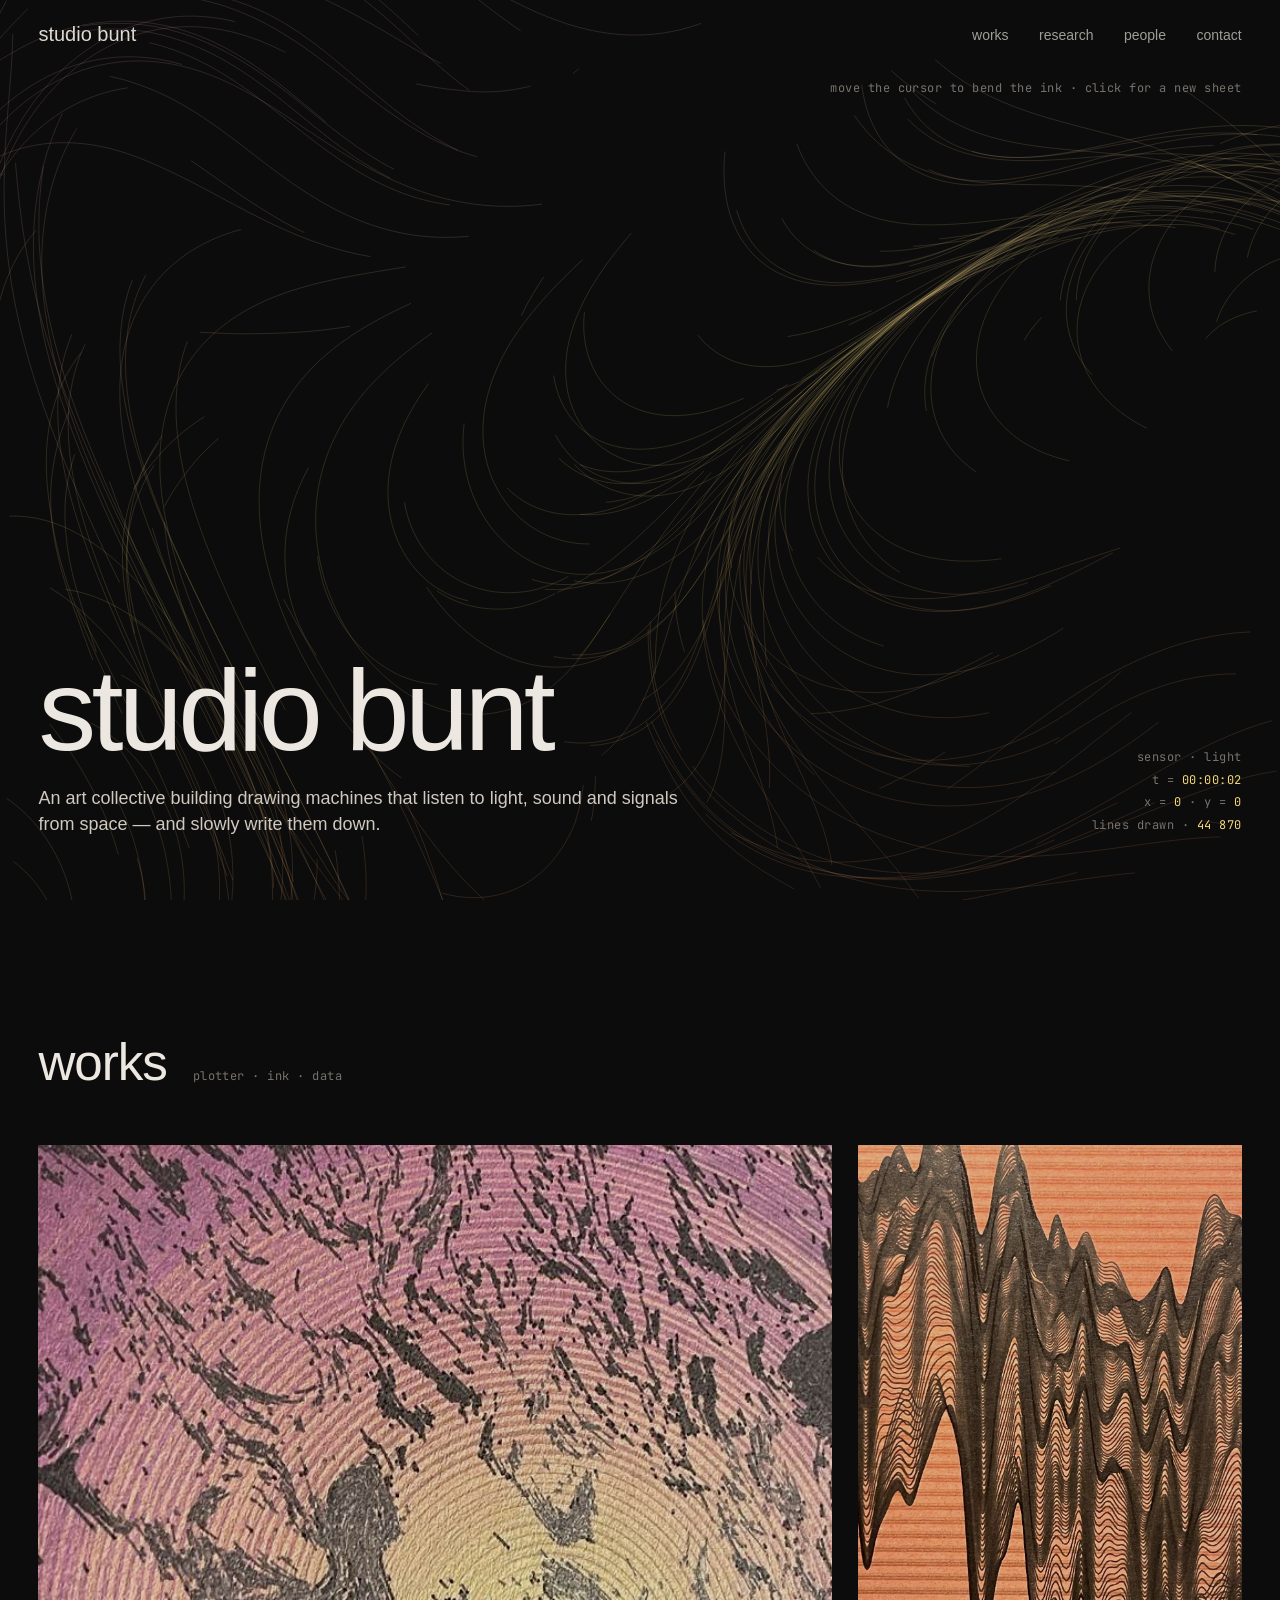
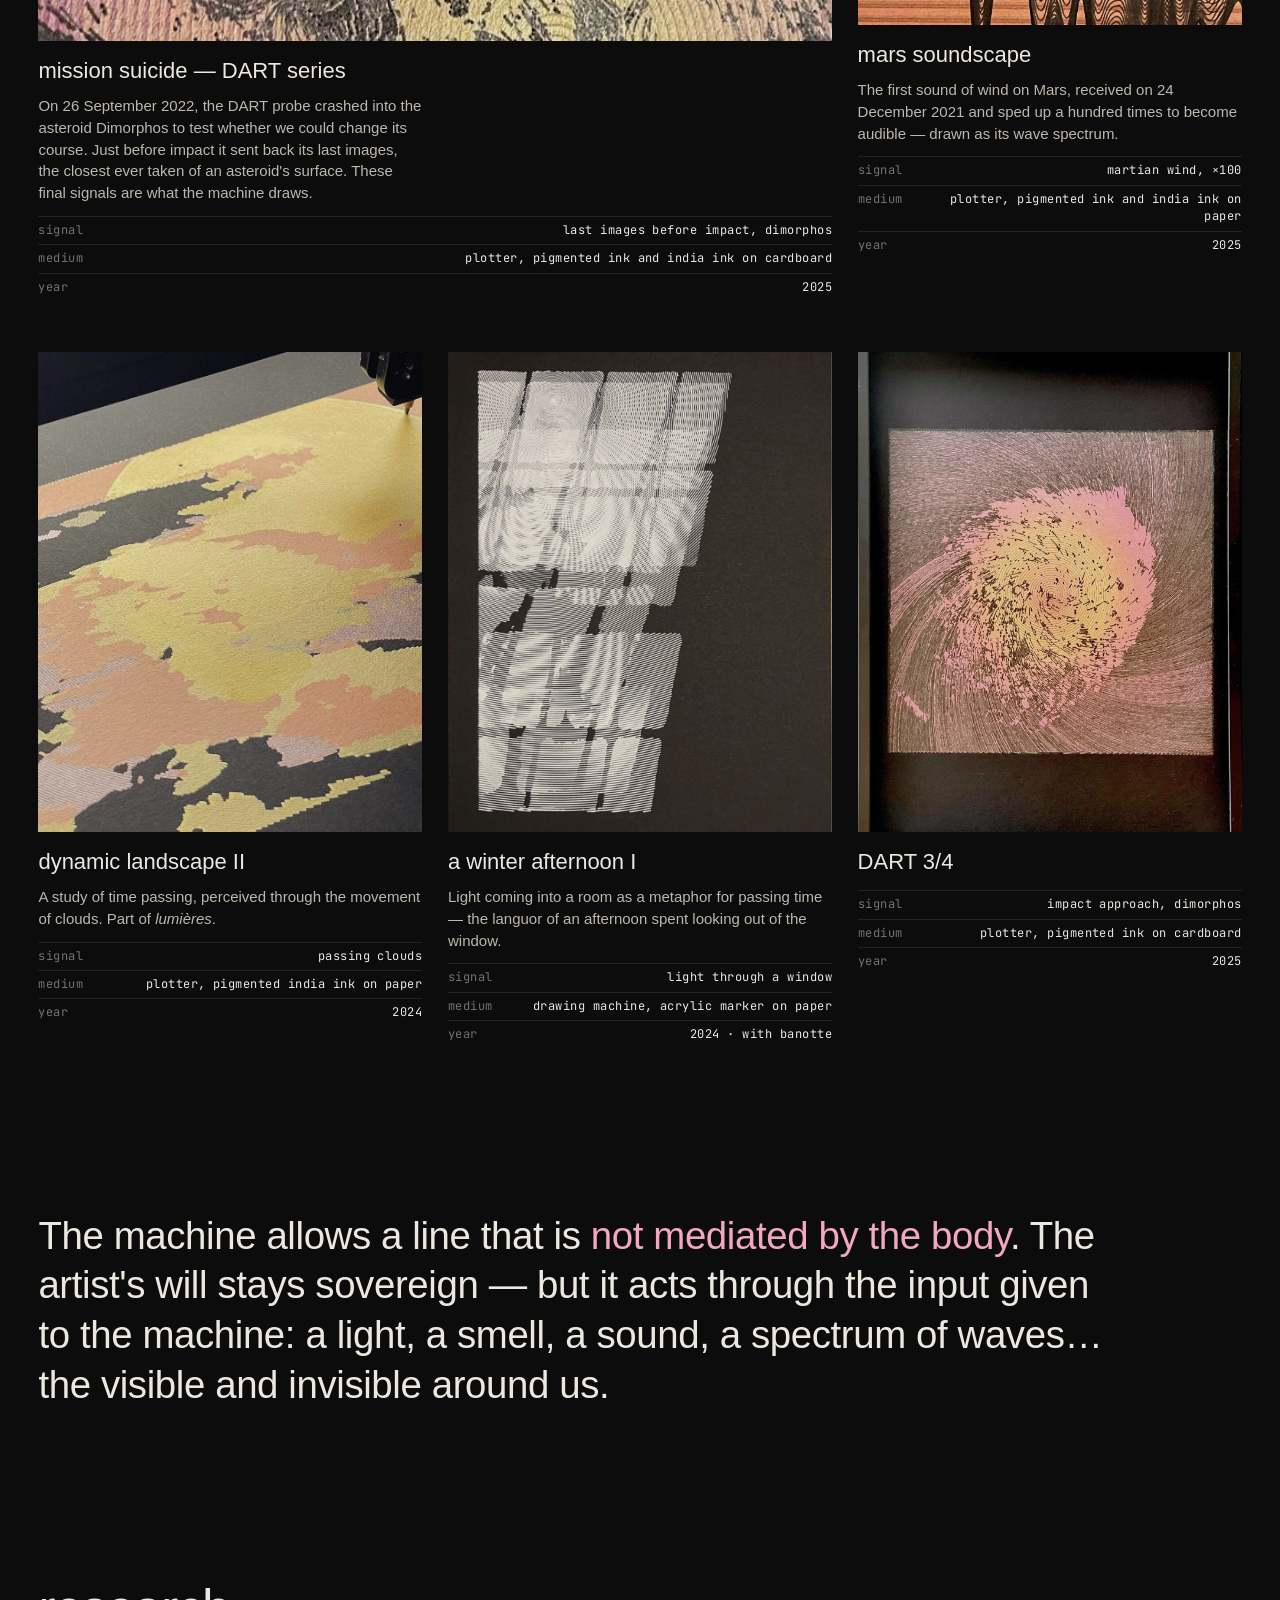
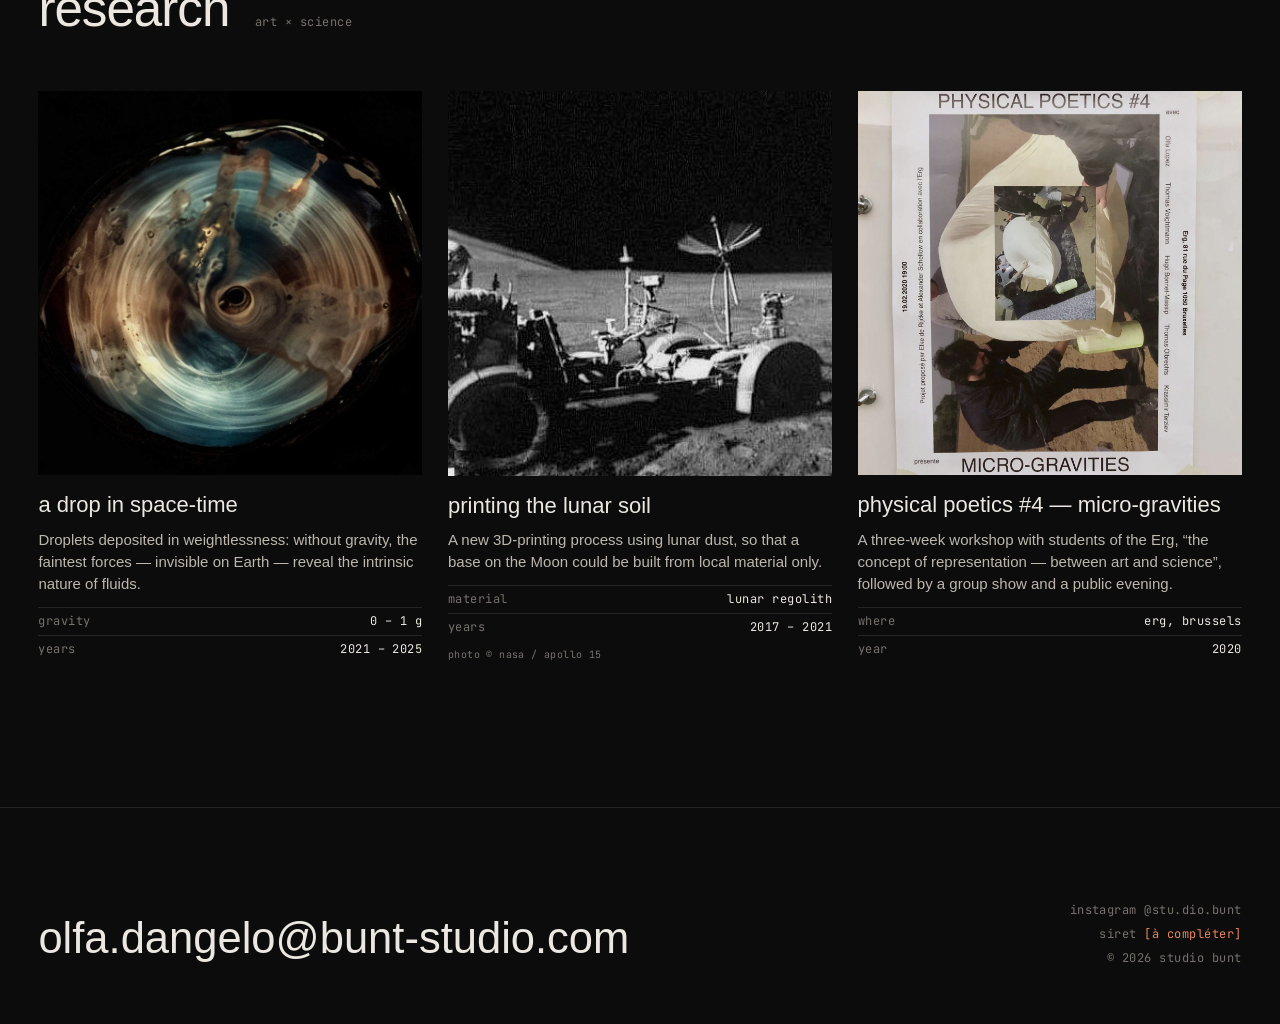
==== index.html @ 84dd6758 "new look" ====
<!DOCTYPE html>
<html lang="en">
<head>
    <meta charset="UTF-8">
    <meta name="viewport" content="width=device-width, initial-scale=1.0">
    <title>studio bunt</title>
    <meta name="description" content="studio bunt is an art collective building drawing machines that translate light, sound and signals from space into ink.">
    <meta property="og:title" content="studio bunt">
    <meta property="og:description" content="Drawing machines that listen to light, sound and signals from space.">
    <meta property="og:image" content="https://bunt-studio.com/images/works/dart-detail-2.jpg">
    <link rel="preconnect" href="https://fonts.googleapis.com">
    <link rel="preconnect" href="https://fonts.gstatic.com" crossorigin>
    <link href="https://fonts.googleapis.com/css2?family=JetBrains+Mono:wght@300;400&display=swap" rel="stylesheet">
    <link rel="stylesheet" href="css/style.css">
</head>
<body>

<header class="site-header">
    <a class="wordmark" href="index.html">studio bunt</a>
    <nav>
        <a href="#works">works</a>
        <a href="#research">research</a>
        <a href="people.html">people</a>
        <a href="#contact">contact</a>
    </nav>
</header>

<section class="hero" style="padding:0">
    <canvas class="plot" data-pens="70" aria-hidden="true"></canvas>
    <div class="hint mono">move the cursor to bend the ink · click for a new sheet</div>
    <div class="copy">
        <h1>studio bunt</h1>
        <p>An art collective building drawing machines that listen to light, sound and signals from space — and slowly write them down.</p>
    </div>
    <div class="readout mono">
        sensor · light<br>
        t = <b id="t">00:00:00</b><br>
        x = <b id="x">0</b> · y = <b id="y">0</b><br>
        lines drawn · <b id="n">0</b>
    </div>
</section>

<!-- ============ WORKS ============
     To add a work: copy one <div class="card"> … </div> block, change the image and the text.
     Add class "wide" to make a card span two columns. -->
<section id="works">
    <div class="sec-head"><h2>works</h2><span class="mono dim">plotter · ink · data</span></div>
    <div class="grid">

        <div class="card wide">
            <div class="frame"><img src="images/works/dart-detail-2.jpg" alt="Detail of a DART series drawing: pink and gold ink lines tracing an asteroid surface" loading="lazy"></div>
            <h3>mission suicide — DART series</h3>
            <p>On 26 September 2022, the DART probe crashed into the asteroid Dimorphos to test whether we could change its course. Just before impact it sent back its last images, the closest ever taken of an asteroid's surface. These final signals are what the machine draws.</p>
            <table class="mono">
                <tr><td>signal</td><td>last images before impact, dimorphos</td></tr>
                <tr><td>medium</td><td>plotter, pigmented ink and india ink on cardboard</td></tr>
                <tr><td>year</td><td>2025</td></tr>
            </table>
        </div>

        <div class="card">
            <div class="frame"><img src="images/works/mars-soundscape-detail.jpg" alt="Copper-coloured plotter drawing of a sound spectrum, like a mountain range" loading="lazy"></div>
            <h3>mars soundscape</h3>
            <p>The first sound of wind on Mars, received on 24 December 2021 and sped up a hundred times to become audible — drawn as its wave spectrum.</p>
            <table class="mono">
                <tr><td>signal</td><td>martian wind, ×100</td></tr>
                <tr><td>medium</td><td>plotter, pigmented ink and india ink on paper</td></tr>
                <tr><td>year</td><td>2025</td></tr>
            </table>
        </div>

        <div class="card">
            <div class="frame"><img src="images/works/dynamic-landscape-2.jpg" alt="Plotter drawing in yellow and pink patches on black paper" loading="lazy"></div>
            <h3>dynamic landscape II</h3>
            <p>A study of time passing, perceived through the movement of clouds. Part of <i>lumières</i>.</p>
            <table class="mono">
                <tr><td>signal</td><td>passing clouds</td></tr>
                <tr><td>medium</td><td>plotter, pigmented india ink on paper</td></tr>
                <tr><td>year</td><td>2024</td></tr>
            </table>
        </div>

        <div class="card">
            <div class="frame"><img src="images/works/winter-afternoon-1.jpg" alt="White hatched rectangles of window light on black paper" loading="lazy"></div>
            <h3>a winter afternoon I</h3>
            <p>Light coming into a room as a metaphor for passing time — the languor of an afternoon spent looking out of the window.</p>
            <table class="mono">
                <tr><td>signal</td><td>light through a window</td></tr>
                <tr><td>medium</td><td>drawing machine, acrylic marker on paper</td></tr>
                <tr><td>year</td><td>2024 · with banotte</td></tr>
            </table>
        </div>

        <div class="card">
            <div class="frame"><img src="images/works/dart-3-4.jpg" alt="Framed DART drawing: a swirl of gold and pink lines on brown cardboard" loading="lazy"></div>
            <h3>DART 3/4</h3>
            <table class="mono">
                <tr><td>signal</td><td>impact approach, dimorphos</td></tr>
                <tr><td>medium</td><td>plotter, pigmented ink on cardboard</td></tr>
                <tr><td>year</td><td>2025</td></tr>
            </table>
        </div>

    </div>
</section>

<div class="quote">
    The machine allows a line that is <em>not mediated by the body</em>. The artist's will stays sovereign — but it acts through the input given to the machine: a light, a smell, a sound, a spectrum of waves… the visible and invisible around us.
</div>

<!-- ============ RESEARCH ============ -->
<section id="research" style="padding-top:0">
    <div class="sec-head"><h2>research</h2><span class="mono dim">art × science</span></div>
    <div class="grid">

        <div class="card square">
            <div class="frame"><img src="images/works/droplet-stress.jpg" alt="A droplet seen from above, colours showing internal stress" loading="lazy"></div>
            <h3>a drop in space-time</h3>
            <p>Droplets deposited in weightlessness: without gravity, the faintest forces — invisible on Earth — reveal the intrinsic nature of fluids.</p>
            <table class="mono">
                <tr><td>gravity</td><td>0 – 1 g</td></tr>
                <tr><td>years</td><td>2021 – 2025</td></tr>
            </table>
        </div>

        <div class="card square">
            <div class="frame"><img src="images/works/apollo-crop.jpg" alt="Apollo 15 astronaut beside the lunar rover" loading="lazy"></div>
            <h3>printing the lunar soil</h3>
            <p>A new 3D-printing process using lunar dust, so that a base on the Moon could be built from local material only.</p>
            <table class="mono">
                <tr><td>material</td><td>lunar regolith</td></tr>
                <tr><td>years</td><td>2017 – 2021</td></tr>
            </table>
            <div class="credit mono">photo © nasa / apollo 15</div>
        </div>

        <div class="card square">
            <div class="frame"><img src="images/works/physical-poetics-poster.jpg" alt="Poster for Physical Poetics #4, micro-gravities" loading="lazy"></div>
            <h3>physical poetics #4 — micro-gravities</h3>
            <p>A three-week workshop with students of the Erg, “the concept of representation — between art and science”, followed by a group show and a public evening.</p>
            <table class="mono">
                <tr><td>where</td><td>erg, brussels</td></tr>
                <tr><td>year</td><td>2020</td></tr>
            </table>
        </div>

    </div>
</section>

<footer class="site-footer" id="contact">
    <a class="big" href="mailto:olfa.dangelo@bunt-studio.com">olfa.dangelo@bunt-studio.com</a>
    <div class="meta mono dim">
        <a href="https://www.instagram.com/stu.dio.bunt/">instagram @stu.dio.bunt</a><br>
        <!-- TODO: replace the text in the span below with the real SIRET number, then delete class="todo" -->
        siret <span class="todo">[à compléter]</span><br>
        © 2026 studio bunt
    </div>
</footer>

<script src="js/main.js"></script>
</body>
</html>
---- css/style.css ----
/* studio bunt — "signal" design
   Colours, fonts and spacing are all set here; change them once, they apply everywhere. */
:root {
    --bg: #0c0c0c;
    --fg: #ece8e1;
    --dim: #77726c;
    --rule: #242424;
    --pink: #f2a7c3;
    --gold: #f3d77a;
    --copper: #e8875b;
    --paper: #ece8e1;
    --sans: "Helvetica Neue", Helvetica, Arial, sans-serif;
    --mono: "JetBrains Mono", ui-monospace, Menlo, monospace;
    --pad: 3vw;
}

* { margin: 0; padding: 0; box-sizing: border-box; }
html { scroll-behavior: smooth; }
body {
    background: var(--bg);
    color: var(--fg);
    font-family: var(--sans);
    line-height: 1.45;
    -webkit-font-smoothing: antialiased;
}
a { color: inherit; text-decoration: none; }
img { display: block; width: 100%; height: auto; }
::selection { background: var(--pink); color: var(--bg); }

.mono {
    font-family: var(--mono);
    font-size: 12px;
    letter-spacing: .04em;
    text-transform: lowercase;
}
.dim { color: var(--dim); }

/* ---------- header ---------- */
.site-header {
    position: fixed; inset: 0 0 auto 0; z-index: 10;
    display: flex; justify-content: space-between; align-items: center;
    padding: 20px var(--pad);
    mix-blend-mode: difference;   /* stays readable over images and drawings */
}
.wordmark { font-size: 20px; }
.site-header nav a { margin-left: 26px; font-size: 14px; opacity: .7; transition: opacity .2s; }
.site-header nav a:hover,
.site-header nav a[aria-current="page"] { opacity: 1; }

/* ---------- hero with live plotter ---------- */
.hero { position: relative; height: 100vh; min-height: 560px; overflow: hidden; }
.hero.short { height: 62vh; min-height: 420px; }
.plot { position: absolute; inset: 0; width: 100%; height: 100%; cursor: crosshair; }
.hero .copy { position: absolute; left: var(--pad); right: var(--pad); bottom: 7vh; max-width: 640px; pointer-events: none; }
.hero h1 {
    font-weight: 400; font-size: clamp(56px, 9vw, 140px);
    letter-spacing: -.04em; line-height: .9; margin-bottom: 22px;
}
.hero p { font-size: 18px; color: #cfc9c0; }
.readout { position: absolute; right: var(--pad); bottom: 7vh; text-align: right; color: var(--dim); line-height: 1.9; pointer-events: none; }
.readout b { color: var(--gold); font-weight: 400; }
.hint { position: absolute; right: var(--pad); top: 80px; color: var(--dim); pointer-events: none; }

/* ---------- sections ---------- */
section { padding: 14vh var(--pad) 0; }
.sec-head { display: flex; gap: 2vw; align-items: baseline; margin-bottom: 5vh; }
.sec-head h2 { font-weight: 400; font-size: clamp(32px, 4vw, 52px); letter-spacing: -.02em; }

/* ---------- work cards ---------- */
.grid { display: grid; grid-template-columns: repeat(3, 1fr); gap: 4vw 2vw; }
.card .frame { overflow: hidden; aspect-ratio: 4 / 5; background: #151515; }
.card.wide { grid-column: span 2; }
.card.wide .frame { aspect-ratio: 16 / 10; }
.card.square .frame { aspect-ratio: 1 / 1; }
.card img {
    height: 100%; object-fit: cover;
    filter: saturate(.85) brightness(.92);
    transition: transform .8s cubic-bezier(.2, .7, .2, 1), filter .6s;
}
.card:hover img { transform: scale(1.04); filter: none; }
.card h3 { font-weight: 400; font-size: 22px; margin-top: 14px; }
.card p { margin-top: 8px; color: #bdb7ae; font-size: 15px; max-width: 46ch; }
.card table { width: 100%; margin-top: 12px; border-collapse: collapse; }
.card td { padding: 5px 0; border-top: 1px solid var(--rule); vertical-align: top; }
.card td:first-child { color: var(--dim); padding-right: 1em; white-space: nowrap; }
.card td:last-child { text-align: right; }
.credit { margin-top: 6px; color: var(--dim); font-size: 10px; }

/* ---------- works: one chapter per work ---------- */
.works-index {
    display: grid; grid-template-columns: repeat(4, 1fr); gap: 2vw;
    margin-bottom: 4vh;
}
.works-index a { display: block; font-size: 17px; border-top: 1px solid var(--rule); padding-top: 10px; transition: color .3s, border-color .3s; }
.works-index img { aspect-ratio: 3 / 2; object-fit: cover; margin-bottom: 10px; filter: grayscale(1) brightness(.75); transition: filter .5s; }
.works-index .mono { color: var(--c); margin-right: 10px; }
.works-index a:hover { color: var(--c); border-color: var(--c); }
.works-index a:hover img { filter: none; }

.work {
    position: relative;
    margin-top: 16vh; padding-top: 4vh;
    border-top: 2px solid var(--c);
}
.work::before {   /* soft glow in the work's colour, so each chapter has its own light */
    content: ""; position: absolute; z-index: -1; pointer-events: none;
    top: 0; left: -3vw; right: -3vw; height: 70vh;
    background: radial-gradient(60% 60% at 15% 0%, color-mix(in srgb, var(--c) 9%, transparent), transparent 70%);
}
.work:nth-of-type(even)::before { background: radial-gradient(60% 60% at 85% 0%, color-mix(in srgb, var(--c) 9%, transparent), transparent 70%); }
.work-head { display: grid; grid-template-columns: 7vw 1fr auto; align-items: baseline; gap: 2vw; margin-bottom: 7vh; }
.work-head .num { color: var(--c); font-size: 14px; }
.work-head h3 { font-weight: 400; font-size: clamp(44px, 7vw, 112px); letter-spacing: -.04em; line-height: .95; }
.work-head .sub { color: var(--dim); text-align: right; }

.work-body { display: grid; grid-template-columns: 5fr 7fr; gap: 5vw; align-items: start; }
.work:nth-of-type(even) .work-body { grid-template-columns: 7fr 5fr; }
.work:nth-of-type(even) .work-text { order: 2; }
.work-text { position: sticky; top: 90px; }
.work-text p { font-size: 17px; color: #d6d0c6; margin-bottom: 1em; max-width: 52ch; }
.work-text table { width: 100%; margin-top: 2em; border-collapse: collapse; max-width: 52ch; }
.work-text td { padding: 7px 0; border-top: 1px solid var(--rule); vertical-align: top; }
.work-text td:first-child { color: var(--c); width: 6.5em; }

.work-images { display: grid; grid-template-columns: 1fr 1fr; gap: 3vw 1.6vw; }
.work-images figure.full { grid-column: 1 / -1; }
.work-images figure.offset { grid-column: 1 / -1; width: 62%; margin-left: auto; }
.work-images figure.offset.left { margin-left: 0; }
.work-images img { cursor: zoom-in; background: #151515; transition: opacity .3s; }
.work-images img:hover { opacity: .88; }
.work-images figcaption { margin-top: 8px; color: var(--dim); }

/* images fade up as they arrive on screen (added by main.js) */
.reveal { opacity: 0; transform: translateY(24px); transition: opacity .9s ease, transform .9s cubic-bezier(.2, .7, .2, 1); }
.reveal.in { opacity: 1; transform: none; }

/* lightbox */
.lightbox {
    position: fixed; inset: 0; z-index: 50; background: rgba(8, 8, 8, .96);
    display: flex; flex-direction: column; align-items: center; justify-content: center; gap: 14px;
    cursor: zoom-out; padding: 4vh 4vw;
}
.lightbox[hidden] { display: none; }
.lightbox img { width: auto; max-width: 100%; max-height: 88vh; object-fit: contain; }
.lightbox span { color: var(--dim); }

/* ---------- statement ---------- */
.quote {
    padding: 18vh var(--pad);
    font-size: clamp(24px, 3vw, 40px); line-height: 1.3; letter-spacing: -.01em;
    max-width: 1150px;
}
.quote em { font-style: normal; color: var(--pink); }

/* ---------- people ---------- */
.person {
    display: grid; grid-template-columns: 1fr 2fr; gap: 4vw;
    padding: 6vh 0; border-top: 1px solid var(--rule);
}
.person .portrait { position: relative; aspect-ratio: 1 / 1; background: #151515; overflow: hidden; }
.person .portrait img { height: 100%; object-fit: cover; filter: grayscale(1) contrast(1.05); transition: filter .6s; }
.person:hover .portrait img { filter: none; }
.person .portrait canvas { width: 100%; height: 100%; display: block; }
.person .who { position: sticky; top: 90px; align-self: start; }
.person h2 { font-weight: 400; font-size: clamp(32px, 4vw, 56px); letter-spacing: -.02em; line-height: 1; }
.person .role { margin: 12px 0 28px; color: var(--gold); }
.person .bio p { font-size: 17px; color: #d6d0c6; max-width: 62ch; margin-bottom: 1em; }
.person .facts { margin-top: 28px; max-width: 62ch; }
.person .facts table { width: 100%; border-collapse: collapse; }
.person .facts td { padding: 6px 0; border-top: 1px solid var(--rule); vertical-align: top; }
.person .facts td:first-child { color: var(--dim); width: 6em; }
.person .links { margin-top: 24px; display: flex; gap: 20px; flex-wrap: wrap; }
.person .links a { border-bottom: 1px solid var(--dim); padding-bottom: 2px; }
.person .links a:hover { color: var(--gold); border-color: var(--gold); }
.todo, .person .todo { color: var(--copper); }   /* marks placeholder text still to be written */

/* ---------- footer ---------- */
.site-footer {
    margin-top: 16vh; padding: 10vh var(--pad) 6vh; border-top: 1px solid var(--rule);
    display: grid; grid-template-columns: 1fr auto; gap: 24px 40px; align-items: end;
}
.site-footer .big { font-size: clamp(22px, 3.4vw, 44px); transition: color .2s; }
.site-footer .big:hover { color: var(--gold); }
.site-footer .meta { text-align: right; line-height: 2; }
.site-footer .meta a:hover { color: var(--gold); }

/* ---------- small screens ---------- */
@media (max-width: 760px) {
    :root { --pad: 5vw; }
    .site-header nav a { margin-left: 14px; font-size: 13px; }
    .wordmark { font-size: 17px; }
    .grid { grid-template-columns: 1fr; gap: 10vh; }
    .card.wide { grid-column: auto; }
    .readout, .hint { display: none; }
    .person { grid-template-columns: 1fr; }
    .person .who { position: static; }
    .works-index { grid-template-columns: 1fr 1fr; gap: 6vw 4vw; }
    .work-head { grid-template-columns: 1fr; gap: 6px; }
    .work-head .sub { text-align: left; }
    .work-body, .work:nth-of-type(even) .work-body { grid-template-columns: 1fr; gap: 6vh; }
    .work:nth-of-type(even) .work-text { order: 0; }
    .work-text { position: static; }
    .work-images figure.offset { width: 80%; }
    .person .portrait { max-width: 320px; }
    .site-footer { grid-template-columns: 1fr; }
    .site-footer .meta { text-align: left; }
}
@media (prefers-reduced-motion: reduce) {
    html { scroll-behavior: auto; }
    .card img { transition: none; }
    .reveal { opacity: 1; transform: none; transition: none; }
}
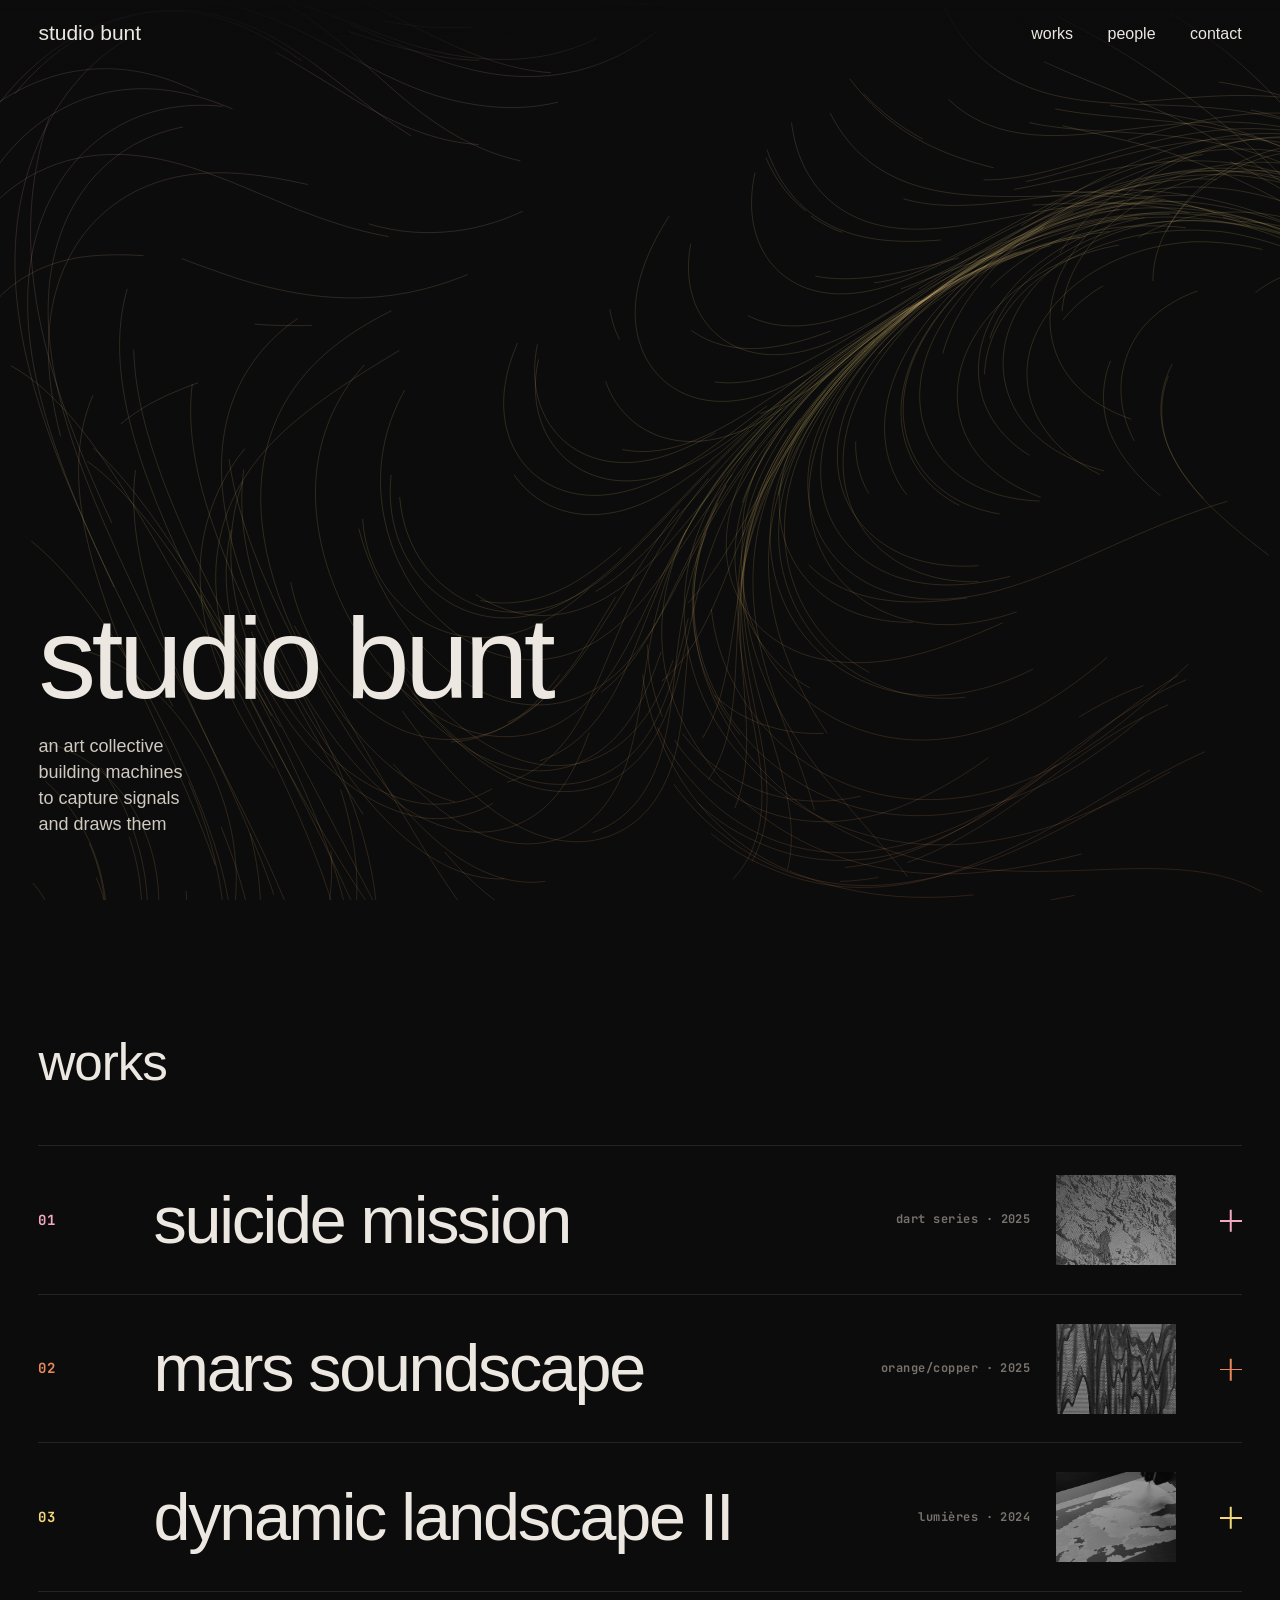
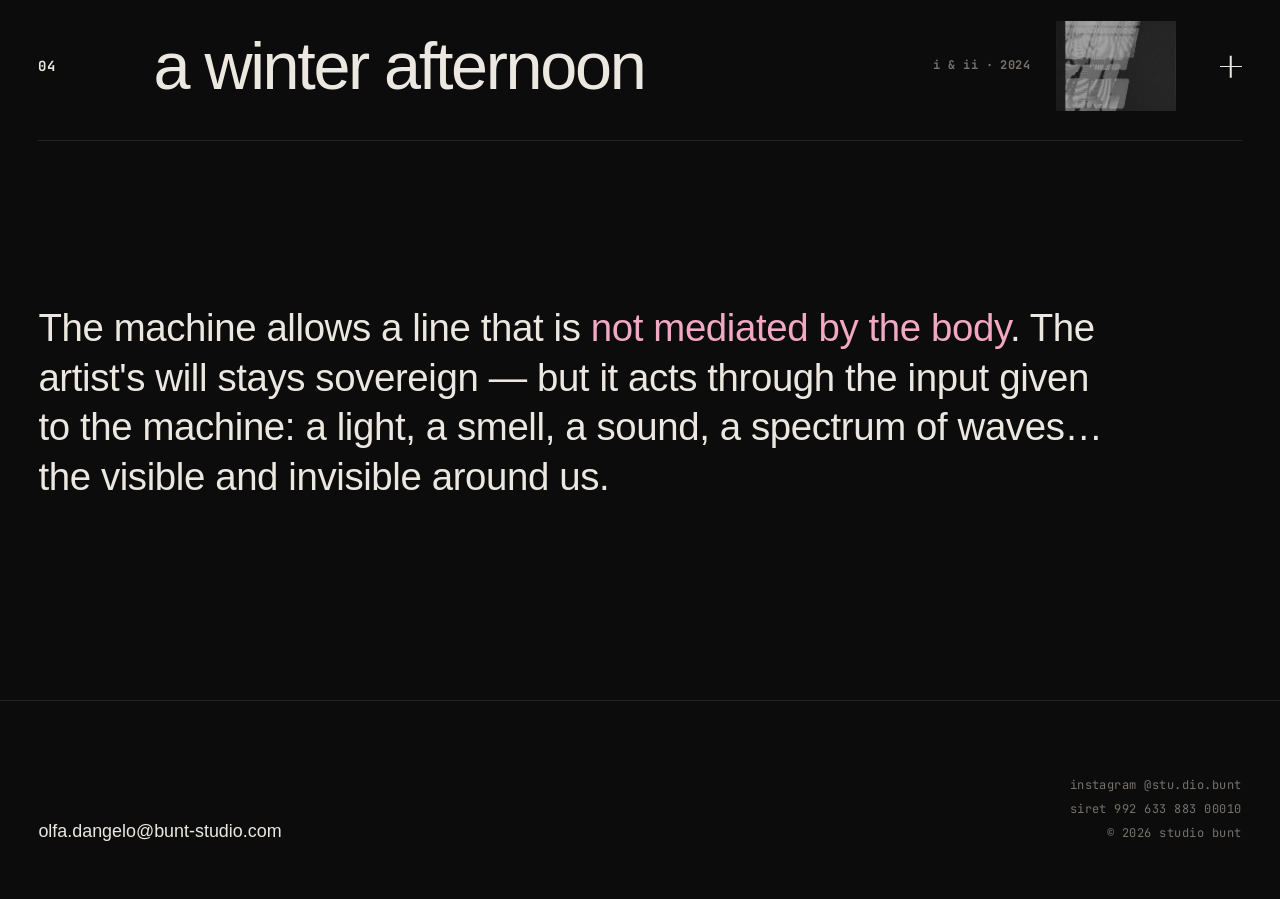
==== commit 16173a51: "New signal design: works list, people page, DART, SIRET" ====
--- a/index.html
+++ b/index.html
@@ -4,9 +4,9 @@
     <meta charset="UTF-8">
     <meta name="viewport" content="width=device-width, initial-scale=1.0">
     <title>studio bunt</title>
-    <meta name="description" content="studio bunt is an art collective building drawing machines that translate light, sound and signals from space into ink.">
+    <meta name="description" content="studio bunt: an art collective building machines to capture light, sound, signals from space or time passing, and draws them.">
     <meta property="og:title" content="studio bunt">
-    <meta property="og:description" content="Drawing machines that listen to light, sound and signals from space.">
+    <meta property="og:description" content="an art collective building machines to capture light, sound, signals from space or time passing, and draws them">
     <meta property="og:image" content="https://bunt-studio.com/images/works/dart-detail-2.jpg">
     <link rel="preconnect" href="https://fonts.googleapis.com">
     <link rel="preconnect" href="https://fonts.gstatic.com" crossorigin>
@@ -19,7 +19,6 @@
     <a class="wordmark" href="index.html">studio bunt</a>
     <nav>
         <a href="#works">works</a>
-        <a href="#research">research</a>
         <a href="people.html">people</a>
         <a href="#contact">contact</a>
     </nav>
@@ -27,136 +26,171 @@
 
 <section class="hero" style="padding:0">
     <canvas class="plot" data-pens="70" aria-hidden="true"></canvas>
-    <div class="hint mono">move the cursor to bend the ink · click for a new sheet</div>
     <div class="copy">
         <h1>studio bunt</h1>
-        <p>An art collective building drawing machines that listen to light, sound and signals from space — and slowly write them down.</p>
-    </div>
-    <div class="readout mono">
-        sensor · light<br>
-        t = <b id="t">00:00:00</b><br>
-        x = <b id="x">0</b> · y = <b id="y">0</b><br>
-        lines drawn · <b id="n">0</b>
+        <p>an art collective<br>
+            building machines<br>
+            to capture signals<br>
+            and draws them</p>
     </div>
 </section>
 
 <!-- ============ WORKS ============
-     To add a work: copy one <div class="card"> … </div> block, change the image and the text.
-     Add class "wide" to make a card span two columns. -->
-<section id="works">
-    <div class="sec-head"><h2>works</h2><span class="mono dim">plotter · ink · data</span></div>
-    <div class="grid">
+     Each work is one <article class="work">: a row in the list that opens on click.
+     To add a work: copy a whole article, give it a new id (also in aria-controls and the
+     panel id), number and colour (style="--c: var(--pink)" / gold / copper / paper),
+     then change the thumbnail, text and images.
+     Images: <figure class="full"> spans the width, "half" takes half, "offset" is a
+     narrower image pushed to the right. Clicking any image opens it large. -->
+<section id="works" data-visible="5">   <!-- how many works show before "see more" -->
+    <div class="sec-head"><h2>works</h2></div>
 
-        <div class="card wide">
-            <div class="frame"><img src="images/works/dart-detail-2.jpg" alt="Detail of a DART series drawing: pink and gold ink lines tracing an asteroid surface" loading="lazy"></div>
-            <h3>mission suicide — DART series</h3>
-            <p>On 26 September 2022, the DART probe crashed into the asteroid Dimorphos to test whether we could change its course. Just before impact it sent back its last images, the closest ever taken of an asteroid's surface. These final signals are what the machine draws.</p>
-            <table class="mono">
-                <tr><td>signal</td><td>last images before impact, dimorphos</td></tr>
-                <tr><td>medium</td><td>plotter, pigmented ink and india ink on cardboard</td></tr>
-                <tr><td>year</td><td>2025</td></tr>
-            </table>
+
+    <!-- 01 -->
+    <article class="work" id="dart" style="--c: var(--pink)">
+        <h3 class="work-head">
+            <button type="button" aria-expanded="false" aria-controls="dart-panel">
+                <span class="num mono">01</span>
+                <span class="title">suicide mission</span>
+                <span class="sub mono">DART series · 2025</span>
+                <img class="thumb" src="images/works/dart-detail-2.jpg" alt="" loading="lazy">
+                <span class="toggle" aria-hidden="true"></span>
+            </button>
+        </h3>
+        <div class="work-panel" id="dart-panel"><div class="work-panel-inner">
+        <div class="work-body">
+            <div class="work-text">
+                <p>On 26 September 2022, the DART probe — <i>double asteroid redirection test</i> — crashed straight into the asteroid Dimorphos, to test for the first time whether we could change an asteroid's course. A suicide mission: the probe disintegrated on impact.</p>
+                <p>Just before the crash, it sent back its last images, the closest ever taken of an asteroid's surface. Those final signals are what the machine draws: the point of collision, the surface coming closer second after second… until the impact.</p>
+                <table class="mono">
+                    <tr><td>artist</td><td class="name"><a href="people.html#olfa-dangelo">Olfa D'Angelo</a></td></tr>
+                    <tr><td>signal</td><td>last images before impact during <a class="ext" href="https://en.wikipedia.org/wiki/Double_Asteroid_Redirection_Test" target="_blank" rel="noopener" title="Double Asteroid Redirection Test — Wikipedia">DART</a> mission</td></tr>
+                    <tr><td>medium</td><td>plotter, pigmented ink and india ink on cardboard</td></tr>
+                    <tr><td>series</td><td>4 drawings</td></tr>
+                    <tr><td>year</td><td>2025</td></tr>
+                </table>
+            </div>
+            <div class="work-images">
+                <figure class="half"><img src="images/works/dart-2-4.jpg" alt="Framed drawing, DART 2/4: pink and gold lines on dark cardboard" loading="lazy"><figcaption class="mono">DART 2/4</figcaption></figure>
+                <figure class="half"><img src="images/works/dart-3-4.jpg" alt="Framed drawing, DART 3/4: a swirl of gold and pink lines" loading="lazy"><figcaption class="mono">DART 3/4</figcaption></figure>
+                <figure class="half"><img src="images/works/dart-detail-1.jpg" alt="Close-up of fine concentric ink lines" loading="lazy"><figcaption class="mono">detail</figcaption></figure>
+                <figure class="half"><img src="images/works/dart-detail-2.jpg" alt="Close-up of the asteroid surface in pink and gold ink" loading="lazy"><figcaption class="mono">detail</figcaption></figure>
+                <figure class="full"><img src="images/works/dart-plotter.jpg" alt="The plotter drawing on cardboard" loading="lazy"><figcaption class="mono">the machine at work</figcaption></figure>
+            </div>
         </div>
+        </div></div>
+    </article>
 
-        <div class="card">
-            <div class="frame"><img src="images/works/mars-soundscape-detail.jpg" alt="Copper-coloured plotter drawing of a sound spectrum, like a mountain range" loading="lazy"></div>
-            <h3>mars soundscape</h3>
-            <p>The first sound of wind on Mars, received on 24 December 2021 and sped up a hundred times to become audible — drawn as its wave spectrum.</p>
-            <table class="mono">
-                <tr><td>signal</td><td>martian wind, ×100</td></tr>
-                <tr><td>medium</td><td>plotter, pigmented ink and india ink on paper</td></tr>
-                <tr><td>year</td><td>2025</td></tr>
-            </table>
+    <!-- 02 -->
+    <article class="work" id="mars" style="--c: var(--copper)">
+        <h3 class="work-head">
+            <button type="button" aria-expanded="false" aria-controls="mars-panel">
+                <span class="num mono">02</span>
+                <span class="title">mars soundscape</span>
+                <span class="sub mono">orange/copper · 2025</span>
+                <img class="thumb" src="images/works/mars-soundscape-detail.jpg" alt="" loading="lazy">
+                <span class="toggle" aria-hidden="true"></span>
+            </button>
+        </h3>
+        <div class="work-panel" id="mars-panel"><div class="work-panel-inner">
+        <div class="work-body">
+            <div class="work-text">
+                <p>On 24 December 2021, scientists from Toulouse in France were among the first to receive this signal from Mars. Sped up a hundred times, the recorded vibrations became audible to the human ear.</p>
+                <p>The drawing holds that unique moment — the first time we could hear the wind blowing on Mars — traced as its wave spectrum, after transformation.</p>
+                <table class="mono">
+                    <tr><td>artist</td><td class="name"><a href="people.html#olfa-dangelo">Olfa D'Angelo</a></td></tr>
+                    <tr><td>signal</td><td>martian wind, ×100</td></tr>
+                    <tr><td>medium</td><td>plotter, pigmented ink and india ink on paper</td></tr>
+                    <tr><td>year</td><td>2025</td></tr>
+                </table>
+            </div>
+            <div class="work-images">
+                <figure class="full"><img src="images/works/mars-soundscape.jpg" alt="Copper drawing of a sound spectrum, clipped to a wooden board" loading="lazy"><figcaption class="mono">mars soundscape — orange/copper</figcaption></figure>
+                <figure class="offset"><img src="images/works/mars-soundscape-detail.jpg" alt="Close-up of the stacked wave lines" loading="lazy"><figcaption class="mono">detail</figcaption></figure>
+            </div>
         </div>
+        </div></div>
+    </article>
 
-        <div class="card">
-            <div class="frame"><img src="images/works/dynamic-landscape-2.jpg" alt="Plotter drawing in yellow and pink patches on black paper" loading="lazy"></div>
-            <h3>dynamic landscape II</h3>
-            <p>A study of time passing, perceived through the movement of clouds. Part of <i>lumières</i>.</p>
-            <table class="mono">
-                <tr><td>signal</td><td>passing clouds</td></tr>
-                <tr><td>medium</td><td>plotter, pigmented india ink on paper</td></tr>
-                <tr><td>year</td><td>2024</td></tr>
-            </table>
+    <!-- 03 -->
+    <article class="work" id="dynamic-landscape" style="--c: var(--gold)">
+        <h3 class="work-head">
+            <button type="button" aria-expanded="false" aria-controls="dynamic-landscape-panel">
+                <span class="num mono">03</span>
+                <span class="title">dynamic landscape II</span>
+                <span class="sub mono">lumières · 2024</span>
+                <img class="thumb" src="images/works/dynamic-landscape-2.jpg" alt="" loading="lazy">
+                <span class="toggle" aria-hidden="true"></span>
+            </button>
+        </h3>
+        <div class="work-panel" id="dynamic-landscape-panel"><div class="work-panel-inner">
+        <div class="work-body">
+            <div class="work-text">
+                <p>A study of the perception of time passing, through the movement of clouds. Part of <i>lumières</i>, a project on how light — and its changes — shapes our sense of time and space.</p>
+                <table class="mono">
+                    <tr><td>artist</td><td class="name"><a href="people.html#olfa-dangelo">Olfa D'Angelo</a></td></tr>
+                    <tr><td>signal</td><td>passing clouds</td></tr>
+                    <tr><td>medium</td><td>plotter, pigmented india ink on paper</td></tr>
+                    <tr><td>year</td><td>2024</td></tr>
+                </table>
+            </div>
+            <div class="work-images">
+                <figure class="full"><img src="images/works/dynamic-landscape-2.jpg" alt="Yellow and pink patches of ink on black paper, the plotter pen above" loading="lazy"><figcaption class="mono">in progress</figcaption></figure>
+                <figure class="offset"><img src="images/works/dynamic-landscape-2-installed.jpg" alt="The drawing hung on a bookshelf" loading="lazy"><figcaption class="mono">installed</figcaption></figure>
+            </div>
         </div>
+        </div></div>
+    </article>
 
-        <div class="card">
-            <div class="frame"><img src="images/works/winter-afternoon-1.jpg" alt="White hatched rectangles of window light on black paper" loading="lazy"></div>
-            <h3>a winter afternoon I</h3>
-            <p>Light coming into a room as a metaphor for passing time — the languor of an afternoon spent looking out of the window.</p>
-            <table class="mono">
-                <tr><td>signal</td><td>light through a window</td></tr>
-                <tr><td>medium</td><td>drawing machine, acrylic marker on paper</td></tr>
-                <tr><td>year</td><td>2024 · with banotte</td></tr>
-            </table>
+    <!-- 04 -->
+    <article class="work" id="winter-afternoon" style="--c: var(--paper)">
+        <h3 class="work-head">
+            <button type="button" aria-expanded="false" aria-controls="winter-afternoon-panel">
+                <span class="num mono">04</span>
+                <span class="title">a winter afternoon</span>
+                <span class="sub mono">I &amp; II · 2024</span>
+                <img class="thumb" src="images/works/winter-afternoon-1.jpg" alt="" loading="lazy">
+                <span class="toggle" aria-hidden="true"></span>
+            </button>
+        </h3>
+        <div class="work-panel" id="winter-afternoon-panel"><div class="work-panel-inner">
+        <div class="work-body">
+            <div class="work-text">
+                <p>Light entering a room becomes a metaphor for passing time. The drawings recreate the languor of an afternoon spent looking out of the window.</p>
+                <p>The machine captures the variations of light in its surroundings over time and translates them into lines — a trace not mediated by the body.</p>
+                <table class="mono">
+                    <tr><td>artist</td><td class="name"><a href="people.html#felix-kuthe">Felix Kuthe</a></td></tr>
+                    <tr><td>signal</td><td>light through a window</td></tr>
+                    <tr><td>medium</td><td>drawing machine, acrylic marker on paper</td></tr>
+                    <tr><td>year</td><td>2024</td></tr>
+                </table>
+            </div>
+            <div class="work-images">
+                <figure class="offset left"><img src="images/works/winter-afternoon-1.jpg" alt="White hatched rectangles of window light on black paper" loading="lazy"><figcaption class="mono">a winter afternoon I</figcaption></figure>
+                <figure class="full"><img src="images/works/winter-afternoon-2.jpg" alt="Grey hatched lines of light on cream paper" loading="lazy"><figcaption class="mono">a winter afternoon II</figcaption></figure>
+            </div>
         </div>
-
-        <div class="card">
-            <div class="frame"><img src="images/works/dart-3-4.jpg" alt="Framed DART drawing: a swirl of gold and pink lines on brown cardboard" loading="lazy"></div>
-            <h3>DART 3/4</h3>
-            <table class="mono">
-                <tr><td>signal</td><td>impact approach, dimorphos</td></tr>
-                <tr><td>medium</td><td>plotter, pigmented ink on cardboard</td></tr>
-                <tr><td>year</td><td>2025</td></tr>
-            </table>
-        </div>
-
-    </div>
+        </div></div>
+    </article>
 </section>
 
 <div class="quote">
     The machine allows a line that is <em>not mediated by the body</em>. The artist's will stays sovereign — but it acts through the input given to the machine: a light, a smell, a sound, a spectrum of waves… the visible and invisible around us.
 </div>
 
-<!-- ============ RESEARCH ============ -->
-<section id="research" style="padding-top:0">
-    <div class="sec-head"><h2>research</h2><span class="mono dim">art × science</span></div>
-    <div class="grid">
-
-        <div class="card square">
-            <div class="frame"><img src="images/works/droplet-stress.jpg" alt="A droplet seen from above, colours showing internal stress" loading="lazy"></div>
-            <h3>a drop in space-time</h3>
-            <p>Droplets deposited in weightlessness: without gravity, the faintest forces — invisible on Earth — reveal the intrinsic nature of fluids.</p>
-            <table class="mono">
-                <tr><td>gravity</td><td>0 – 1 g</td></tr>
-                <tr><td>years</td><td>2021 – 2025</td></tr>
-            </table>
-        </div>
-
-        <div class="card square">
-            <div class="frame"><img src="images/works/apollo-crop.jpg" alt="Apollo 15 astronaut beside the lunar rover" loading="lazy"></div>
-            <h3>printing the lunar soil</h3>
-            <p>A new 3D-printing process using lunar dust, so that a base on the Moon could be built from local material only.</p>
-            <table class="mono">
-                <tr><td>material</td><td>lunar regolith</td></tr>
-                <tr><td>years</td><td>2017 – 2021</td></tr>
-            </table>
-            <div class="credit mono">photo © nasa / apollo 15</div>
-        </div>
-
-        <div class="card square">
-            <div class="frame"><img src="images/works/physical-poetics-poster.jpg" alt="Poster for Physical Poetics #4, micro-gravities" loading="lazy"></div>
-            <h3>physical poetics #4 — micro-gravities</h3>
-            <p>A three-week workshop with students of the Erg, “the concept of representation — between art and science”, followed by a group show and a public evening.</p>
-            <table class="mono">
-                <tr><td>where</td><td>erg, brussels</td></tr>
-                <tr><td>year</td><td>2020</td></tr>
-            </table>
-        </div>
-
-    </div>
-</section>
+<!-- research section removed for now (see git history to bring it back) -->
 
 <footer class="site-footer" id="contact">
     <a class="big" href="mailto:olfa.dangelo@bunt-studio.com">olfa.dangelo@bunt-studio.com</a>
     <div class="meta mono dim">
         <a href="https://www.instagram.com/stu.dio.bunt/">instagram @stu.dio.bunt</a><br>
-        <!-- TODO: replace the text in the span below with the real SIRET number, then delete class="todo" -->
-        siret <span class="todo">[à compléter]</span><br>
+        siret <a href="https://annuaire-entreprises.data.gouv.fr/etablissement/99263388300010" target="_blank" rel="noopener">992 633 883 00010</a><br>
         © 2026 studio bunt
     </div>
 </footer>
 
+<div class="lightbox" hidden><img alt=""><span class="mono">click or esc to close</span></div>
+
 <script src="js/main.js"></script>
 </body>
 </html>
--- a/css/style.css
+++ b/css/style.css
@@ -39,13 +39,23 @@
 .site-header {
     position: fixed; inset: 0 0 auto 0; z-index: 10;
     display: flex; justify-content: space-between; align-items: center;
-    padding: 20px var(--pad);
-    mix-blend-mode: difference;   /* stays readable over images and drawings */
-}
-.wordmark { font-size: 20px; }
-.site-header nav a { margin-left: 26px; font-size: 14px; opacity: .7; transition: opacity .2s; }
-.site-header nav a:hover,
-.site-header nav a[aria-current="page"] { opacity: 1; }
+    padding: 18px var(--pad) 26px;
+    /* dark fade behind the bar keeps it readable over drawings and images */
+    background: linear-gradient(to bottom, rgba(12, 12, 12, .92) 0%, rgba(12, 12, 12, .6) 60%, rgba(12, 12, 12, 0) 100%);
+}
+.wordmark { font-size: 21px; }
+.site-header nav a {
+    position: relative; margin-left: 30px; font-size: 16px;
+    color: var(--fg); transition: color .2s;
+}
+.site-header nav a::after {
+    content: ""; position: absolute; left: 0; right: 0; bottom: -5px; height: 1px;
+    background: var(--gold); transform: scaleX(0); transform-origin: left; transition: transform .3s ease;
+}
+.site-header nav a:hover { color: var(--gold); }
+.site-header nav a:hover::after,
+.site-header nav a[aria-current="page"]::after { transform: scaleX(1); }
+.site-header nav a[aria-current="page"] { color: var(--gold); }
 
 /* ---------- hero with live plotter ---------- */
 .hero { position: relative; height: 100vh; min-height: 560px; overflow: hidden; }
@@ -86,32 +96,61 @@
 .card td:last-child { text-align: right; }
 .credit { margin-top: 6px; color: var(--dim); font-size: 10px; }
 
-/* ---------- works: one chapter per work ---------- */
-.works-index {
-    display: grid; grid-template-columns: repeat(4, 1fr); gap: 2vw;
-    margin-bottom: 4vh;
-}
-.works-index a { display: block; font-size: 17px; border-top: 1px solid var(--rule); padding-top: 10px; transition: color .3s, border-color .3s; }
-.works-index img { aspect-ratio: 3 / 2; object-fit: cover; margin-bottom: 10px; filter: grayscale(1) brightness(.75); transition: filter .5s; }
-.works-index .mono { color: var(--c); margin-right: 10px; }
-.works-index a:hover { color: var(--c); border-color: var(--c); }
-.works-index a:hover img { filter: none; }
-
-.work {
-    position: relative;
-    margin-top: 16vh; padding-top: 4vh;
-    border-top: 2px solid var(--c);
-}
-.work::before {   /* soft glow in the work's colour, so each chapter has its own light */
+/* ---------- works: a list; each row opens its work ---------- */
+.work { position: relative; border-top: 1px solid var(--rule); transition: border-color .4s; scroll-margin-top: 70px; }
+.work:last-of-type { border-bottom: 1px solid var(--rule); }
+.work.open { border-top: 2px solid var(--c); }
+.work::before {   /* soft glow in the work's colour, shown when the work is open */
     content: ""; position: absolute; z-index: -1; pointer-events: none;
-    top: 0; left: -3vw; right: -3vw; height: 70vh;
-    background: radial-gradient(60% 60% at 15% 0%, color-mix(in srgb, var(--c) 9%, transparent), transparent 70%);
-}
-.work:nth-of-type(even)::before { background: radial-gradient(60% 60% at 85% 0%, color-mix(in srgb, var(--c) 9%, transparent), transparent 70%); }
-.work-head { display: grid; grid-template-columns: 7vw 1fr auto; align-items: baseline; gap: 2vw; margin-bottom: 7vh; }
+    top: 0; left: -3vw; right: -3vw; height: 70vh; opacity: 0; transition: opacity .6s;
+    background: radial-gradient(60% 60% at 15% 0%, color-mix(in srgb, var(--c) 10%, transparent), transparent 70%);
+}
+.work.open::before { opacity: 1; }
+
+.work-head button {
+    all: unset; box-sizing: border-box; cursor: pointer; width: 100%;
+    display: grid; grid-template-columns: 7vw 1fr auto 120px 40px; align-items: center; gap: 2vw;
+    padding: 3.2vh 0;
+}
 .work-head .num { color: var(--c); font-size: 14px; }
-.work-head h3 { font-weight: 400; font-size: clamp(44px, 7vw, 112px); letter-spacing: -.04em; line-height: .95; }
+.work-head .title {
+    font-weight: 400; font-size: clamp(34px, 5.2vw, 84px); letter-spacing: -.035em; line-height: 1;
+    transition: color .3s, transform .4s cubic-bezier(.2, .7, .2, 1);
+}
 .work-head .sub { color: var(--dim); text-align: right; }
+.work-head .thumb {
+    width: 120px; aspect-ratio: 4 / 3; object-fit: cover;
+    filter: grayscale(1) brightness(.7); transition: filter .4s;
+}
+.work-head .toggle { position: relative; width: 22px; height: 22px; justify-self: end; }
+.work-head .toggle::before, .work-head .toggle::after {
+    content: ""; position: absolute; left: 0; right: 0; top: 50%; height: 1.5px; background: var(--c);
+    transition: transform .4s ease;
+}
+.work-head .toggle::after { transform: rotate(90deg); }
+.work-head button:hover .title, .work.open .work-head .title { color: var(--c); }
+.work-head button:hover .title { transform: translateX(.6vw); }
+.work-head button:hover .thumb, .work.open .work-head .thumb { filter: none; }
+.work.open .work-head .toggle::after { transform: rotate(0deg); }   /* + becomes − */
+.work-head button:focus-visible { outline: 1px dashed var(--c); outline-offset: 6px; }
+
+/* "see more": works beyond the first few stay hidden until asked for */
+.work.extra { display: none; }
+.works-more { display: flex; justify-content: center; margin-top: 5vh; }
+.see-more {
+    all: unset; cursor: pointer; box-sizing: border-box;
+    font-family: var(--mono); font-size: 13px; letter-spacing: .06em; text-transform: lowercase;
+    padding: 14px 28px; border: 1px solid var(--dim); color: var(--fg);
+    transition: color .25s, border-color .25s, background-color .25s;
+}
+.see-more:hover { color: var(--bg); background: var(--gold); border-color: var(--gold); }
+.see-more:focus-visible { outline: 1px dashed var(--gold); outline-offset: 4px; }
+
+/* the panel slides open */
+.work-panel { display: grid; grid-template-rows: 0fr; transition: grid-template-rows .7s cubic-bezier(.2, .7, .2, 1); }
+.work.open .work-panel { grid-template-rows: 1fr; }
+.work-panel-inner { overflow: clip; min-height: 0; }
+.work-panel .work-body { padding: 4vh 0 12vh; }
 
 .work-body { display: grid; grid-template-columns: 5fr 7fr; gap: 5vw; align-items: start; }
 .work:nth-of-type(even) .work-body { grid-template-columns: 7fr 5fr; }
@@ -121,6 +160,11 @@
 .work-text table { width: 100%; margin-top: 2em; border-collapse: collapse; max-width: 52ch; }
 .work-text td { padding: 7px 0; border-top: 1px solid var(--rule); vertical-align: top; }
 .work-text td:first-child { color: var(--c); width: 6.5em; }
+.work-text td.name { text-transform: none; }
+.work-text td.name a { border-bottom: 1px dotted var(--dim); }
+.work-text td.name a:hover { color: var(--c); border-color: var(--c); }
+.work-text a.ext { text-transform: none; border-bottom: 1px dotted var(--c); transition: color .2s, border-color .2s; }
+.work-text a.ext:hover { color: var(--c); border-bottom-style: solid; }
 
 .work-images { display: grid; grid-template-columns: 1fr 1fr; gap: 3vw 1.6vw; }
 .work-images figure.full { grid-column: 1 / -1; }
@@ -157,10 +201,9 @@
     display: grid; grid-template-columns: 1fr 2fr; gap: 4vw;
     padding: 6vh 0; border-top: 1px solid var(--rule);
 }
-.person .portrait { position: relative; aspect-ratio: 1 / 1; background: #151515; overflow: hidden; }
-.person .portrait img { height: 100%; object-fit: cover; filter: grayscale(1) contrast(1.05); transition: filter .6s; }
-.person:hover .portrait img { filter: none; }
-.person .portrait canvas { width: 100%; height: 100%; display: block; }
+.person .portrait { position: relative; aspect-ratio: 4 / 5; background: #151515; overflow: hidden; margin-bottom: 22px; max-width: 360px; }
+.person .portrait img { height: 100%; object-fit: cover; transition: transform 1.2s cubic-bezier(.2, .7, .2, 1); }
+.person:hover .portrait img { transform: scale(1.03); }
 .person .who { position: sticky; top: 90px; align-self: start; }
 .person h2 { font-weight: 400; font-size: clamp(32px, 4vw, 56px); letter-spacing: -.02em; line-height: 1; }
 .person .role { margin: 12px 0 28px; color: var(--gold); }
@@ -176,10 +219,10 @@
 
 /* ---------- footer ---------- */
 .site-footer {
-    margin-top: 16vh; padding: 10vh var(--pad) 6vh; border-top: 1px solid var(--rule);
+    margin-top: 4vh; padding: 8vh var(--pad) 6vh; border-top: 1px solid var(--rule);
     display: grid; grid-template-columns: 1fr auto; gap: 24px 40px; align-items: end;
 }
-.site-footer .big { font-size: clamp(22px, 3.4vw, 44px); transition: color .2s; }
+.site-footer .big { font-size: clamp(16px, 1.4vw, 20px); transition: color .2s; }
 .site-footer .big:hover { color: var(--gold); }
 .site-footer .meta { text-align: right; line-height: 2; }
 .site-footer .meta a:hover { color: var(--gold); }
@@ -187,23 +230,33 @@
 /* ---------- small screens ---------- */
 @media (max-width: 760px) {
     :root { --pad: 5vw; }
-    .site-header nav a { margin-left: 14px; font-size: 13px; }
-    .wordmark { font-size: 17px; }
+    .site-header { padding: 14px var(--pad) 22px; }
+    .site-header nav { white-space: nowrap; }
+    .site-header nav a { margin-left: 12px; font-size: 13.5px; }
+    .wordmark { font-size: 16px; white-space: nowrap; }
     .grid { grid-template-columns: 1fr; gap: 10vh; }
     .card.wide { grid-column: auto; }
     .readout, .hint { display: none; }
     .person { grid-template-columns: 1fr; }
     .person .who { position: static; }
-    .works-index { grid-template-columns: 1fr 1fr; gap: 6vw 4vw; }
-    .work-head { grid-template-columns: 1fr; gap: 6px; }
-    .work-head .sub { text-align: left; }
+    .work-head button { grid-template-columns: 1fr 64px 24px; grid-template-areas: "num thumb toggle" "title thumb toggle" "sub thumb toggle"; gap: 4px 4vw; padding: 2.6vh 0; }
+    .work-head .num { grid-area: num; }
+    .work-head .title { grid-area: title; font-size: 30px; }
+    .work-head .sub { grid-area: sub; text-align: left; }
+    .work-head .thumb { grid-area: thumb; width: 64px; }
+    .work-head .toggle { grid-area: toggle; width: 18px; height: 18px; }
     .work-body, .work:nth-of-type(even) .work-body { grid-template-columns: 1fr; gap: 6vh; }
     .work:nth-of-type(even) .work-text { order: 0; }
     .work-text { position: static; }
     .work-images figure.offset { width: 80%; }
-    .person .portrait { max-width: 320px; }
+    .person .portrait { max-width: 300px; }
     .site-footer { grid-template-columns: 1fr; }
     .site-footer .meta { text-align: left; }
+}
+@media (max-width: 420px) {
+    .site-header { flex-wrap: wrap; row-gap: 6px; }
+    .site-header nav { width: 100%; display: flex; justify-content: space-between; }
+    .site-header nav a { margin-left: 0; }
 }
 @media (prefers-reduced-motion: reduce) {
     html { scroll-behavior: auto; }
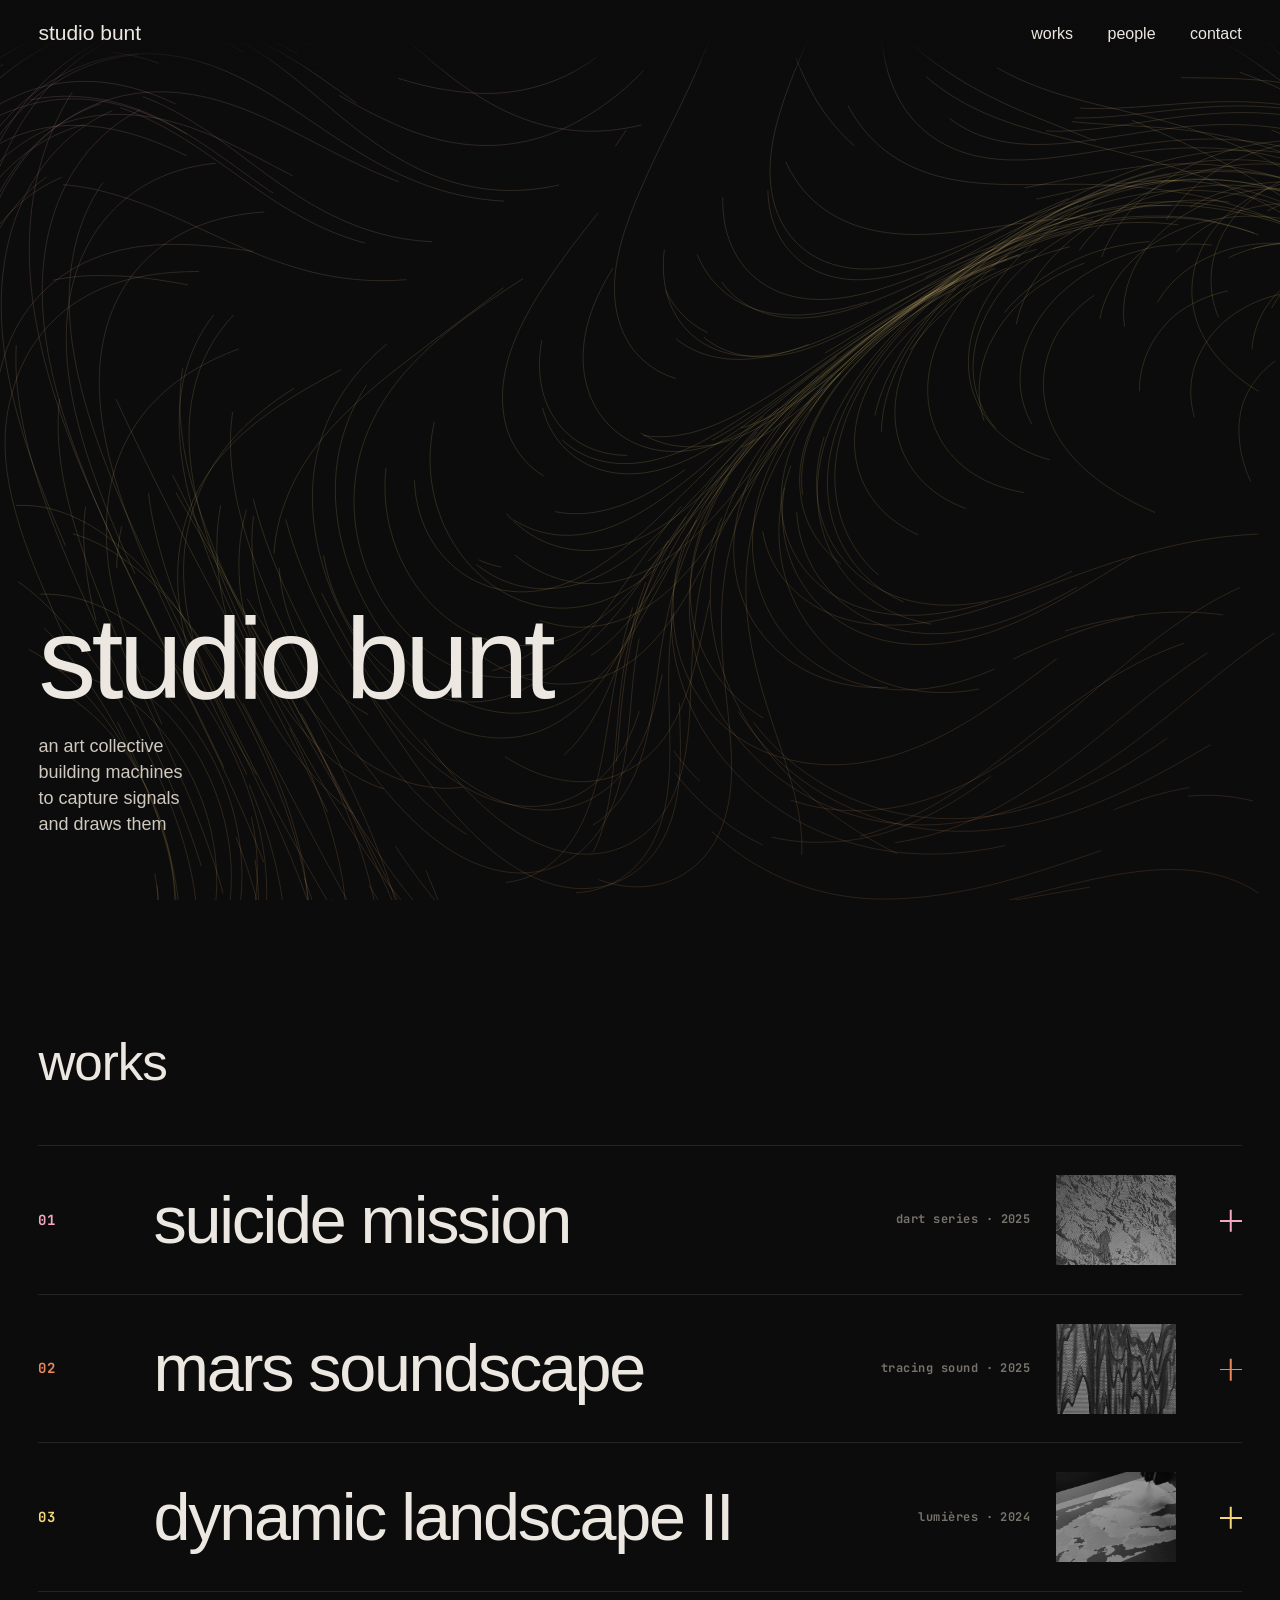
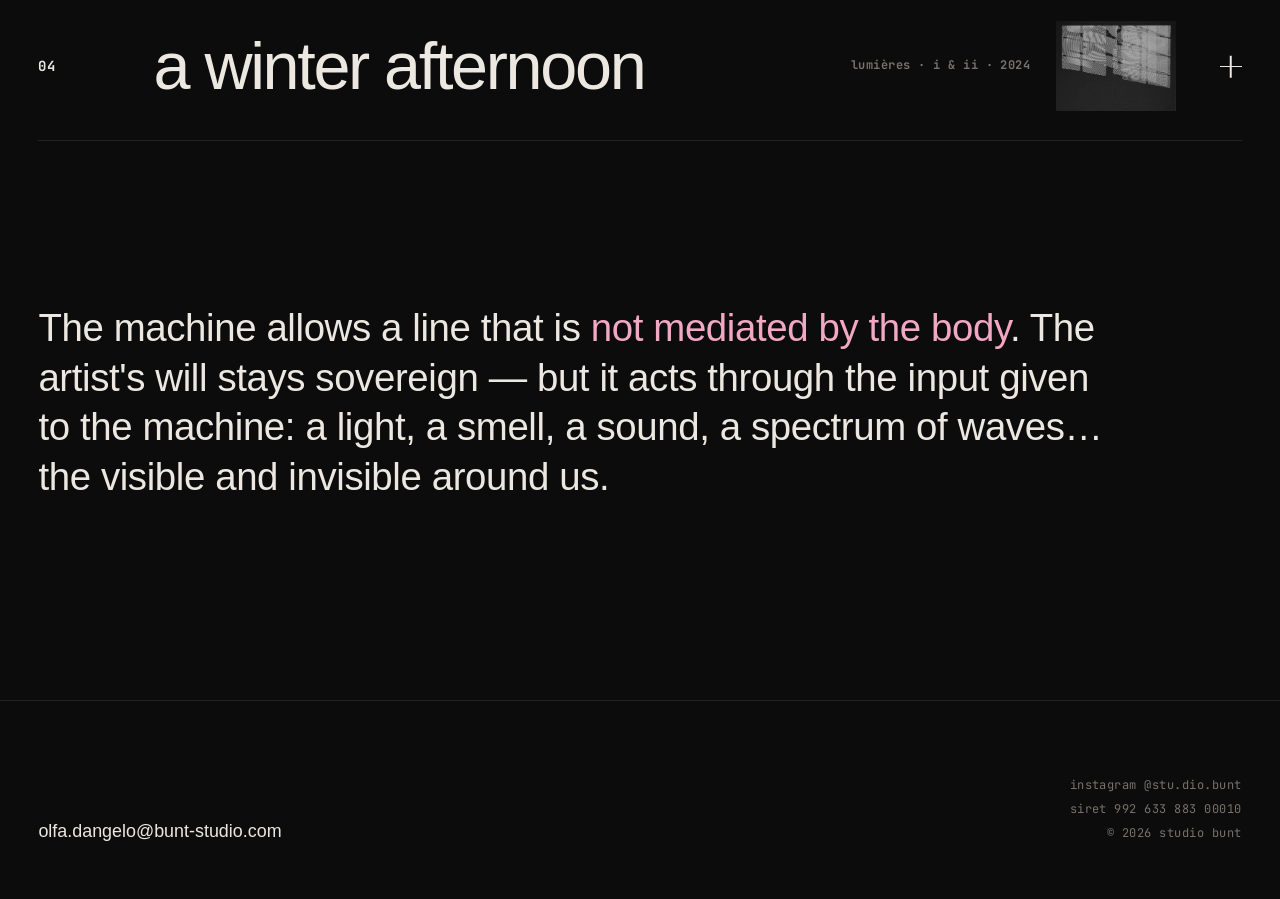
==== commit 32738941: "rotated lumieres" ====
--- a/index.html
+++ b/index.html
@@ -11,7 +11,7 @@
     <link rel="preconnect" href="https://fonts.googleapis.com">
     <link rel="preconnect" href="https://fonts.gstatic.com" crossorigin>
     <link href="https://fonts.googleapis.com/css2?family=JetBrains+Mono:wght@300;400&display=swap" rel="stylesheet">
-    <link rel="stylesheet" href="css/style.css">
+    <link rel="stylesheet" href="css/style.css?v=3">
 </head>
 <body>
 
@@ -87,7 +87,7 @@
             <button type="button" aria-expanded="false" aria-controls="mars-panel">
                 <span class="num mono">02</span>
                 <span class="title">mars soundscape</span>
-                <span class="sub mono">orange/copper · 2025</span>
+                <span class="sub mono">tracing sound · 2025</span>
                 <img class="thumb" src="images/works/mars-soundscape-detail.jpg" alt="" loading="lazy">
                 <span class="toggle" aria-hidden="true"></span>
             </button>
@@ -96,7 +96,7 @@
         <div class="work-body">
             <div class="work-text">
                 <p>On 24 December 2021, scientists from Toulouse in France were among the first to receive this signal from Mars. Sped up a hundred times, the recorded vibrations became audible to the human ear.</p>
-                <p>The drawing holds that unique moment — the first time we could hear the wind blowing on Mars — traced as its wave spectrum, after transformation.</p>
+                <p>The drawing holds that unique moment — the first time we could hear the wind blowing on Mars — traced as its wave spectrum, after transformation. Part of <i>tracing sound</i>.</p>
                 <table class="mono">
                     <tr><td>artist</td><td class="name"><a href="people.html#olfa-dangelo">Olfa D'Angelo</a></td></tr>
                     <tr><td>signal</td><td>martian wind, ×100</td></tr>
@@ -148,7 +148,7 @@
             <button type="button" aria-expanded="false" aria-controls="winter-afternoon-panel">
                 <span class="num mono">04</span>
                 <span class="title">a winter afternoon</span>
-                <span class="sub mono">I &amp; II · 2024</span>
+                <span class="sub mono">lumières · I &amp; II · 2024</span>
                 <img class="thumb" src="images/works/winter-afternoon-1.jpg" alt="" loading="lazy">
                 <span class="toggle" aria-hidden="true"></span>
             </button>
@@ -156,7 +156,7 @@
         <div class="work-panel" id="winter-afternoon-panel"><div class="work-panel-inner">
         <div class="work-body">
             <div class="work-text">
-                <p>Light entering a room becomes a metaphor for passing time. The drawings recreate the languor of an afternoon spent looking out of the window.</p>
+                <p>Light entering a room becomes a metaphor for passing time. The drawings recreate the languor of an afternoon spent looking out of the window. Part of <i>lumières</i>.</p>
                 <p>The machine captures the variations of light in its surroundings over time and translates them into lines — a trace not mediated by the body.</p>
                 <table class="mono">
                     <tr><td>artist</td><td class="name"><a href="people.html#felix-kuthe">Felix Kuthe</a></td></tr>
@@ -166,7 +166,7 @@
                 </table>
             </div>
             <div class="work-images">
-                <figure class="offset left"><img src="images/works/winter-afternoon-1.jpg" alt="White hatched rectangles of window light on black paper" loading="lazy"><figcaption class="mono">a winter afternoon I</figcaption></figure>
+                <figure class="full"><img src="images/works/winter-afternoon-1.jpg" alt="White hatched rectangles of window light on black paper" loading="lazy"><figcaption class="mono">a winter afternoon I</figcaption></figure>
                 <figure class="full"><img src="images/works/winter-afternoon-2.jpg" alt="Grey hatched lines of light on cream paper" loading="lazy"><figcaption class="mono">a winter afternoon II</figcaption></figure>
             </div>
         </div>
@@ -191,6 +191,6 @@
 
 <div class="lightbox" hidden><img alt=""><span class="mono">click or esc to close</span></div>
 
-<script src="js/main.js"></script>
+<script src="js/main.js?v=3"></script>
 </body>
 </html>
--- a/css/style.css
+++ b/css/style.css
@@ -41,7 +41,7 @@
     display: flex; justify-content: space-between; align-items: center;
     padding: 18px var(--pad) 26px;
     /* dark fade behind the bar keeps it readable over drawings and images */
-    background: linear-gradient(to bottom, rgba(12, 12, 12, .92) 0%, rgba(12, 12, 12, .6) 60%, rgba(12, 12, 12, 0) 100%);
+    background: linear-gradient(to bottom, rgba(12, 12, 12, 1) 0%, rgba(12, 12, 12, .96) 55%, rgba(12, 12, 12, 0) 100%);
 }
 .wordmark { font-size: 21px; }
 .site-header nav a {
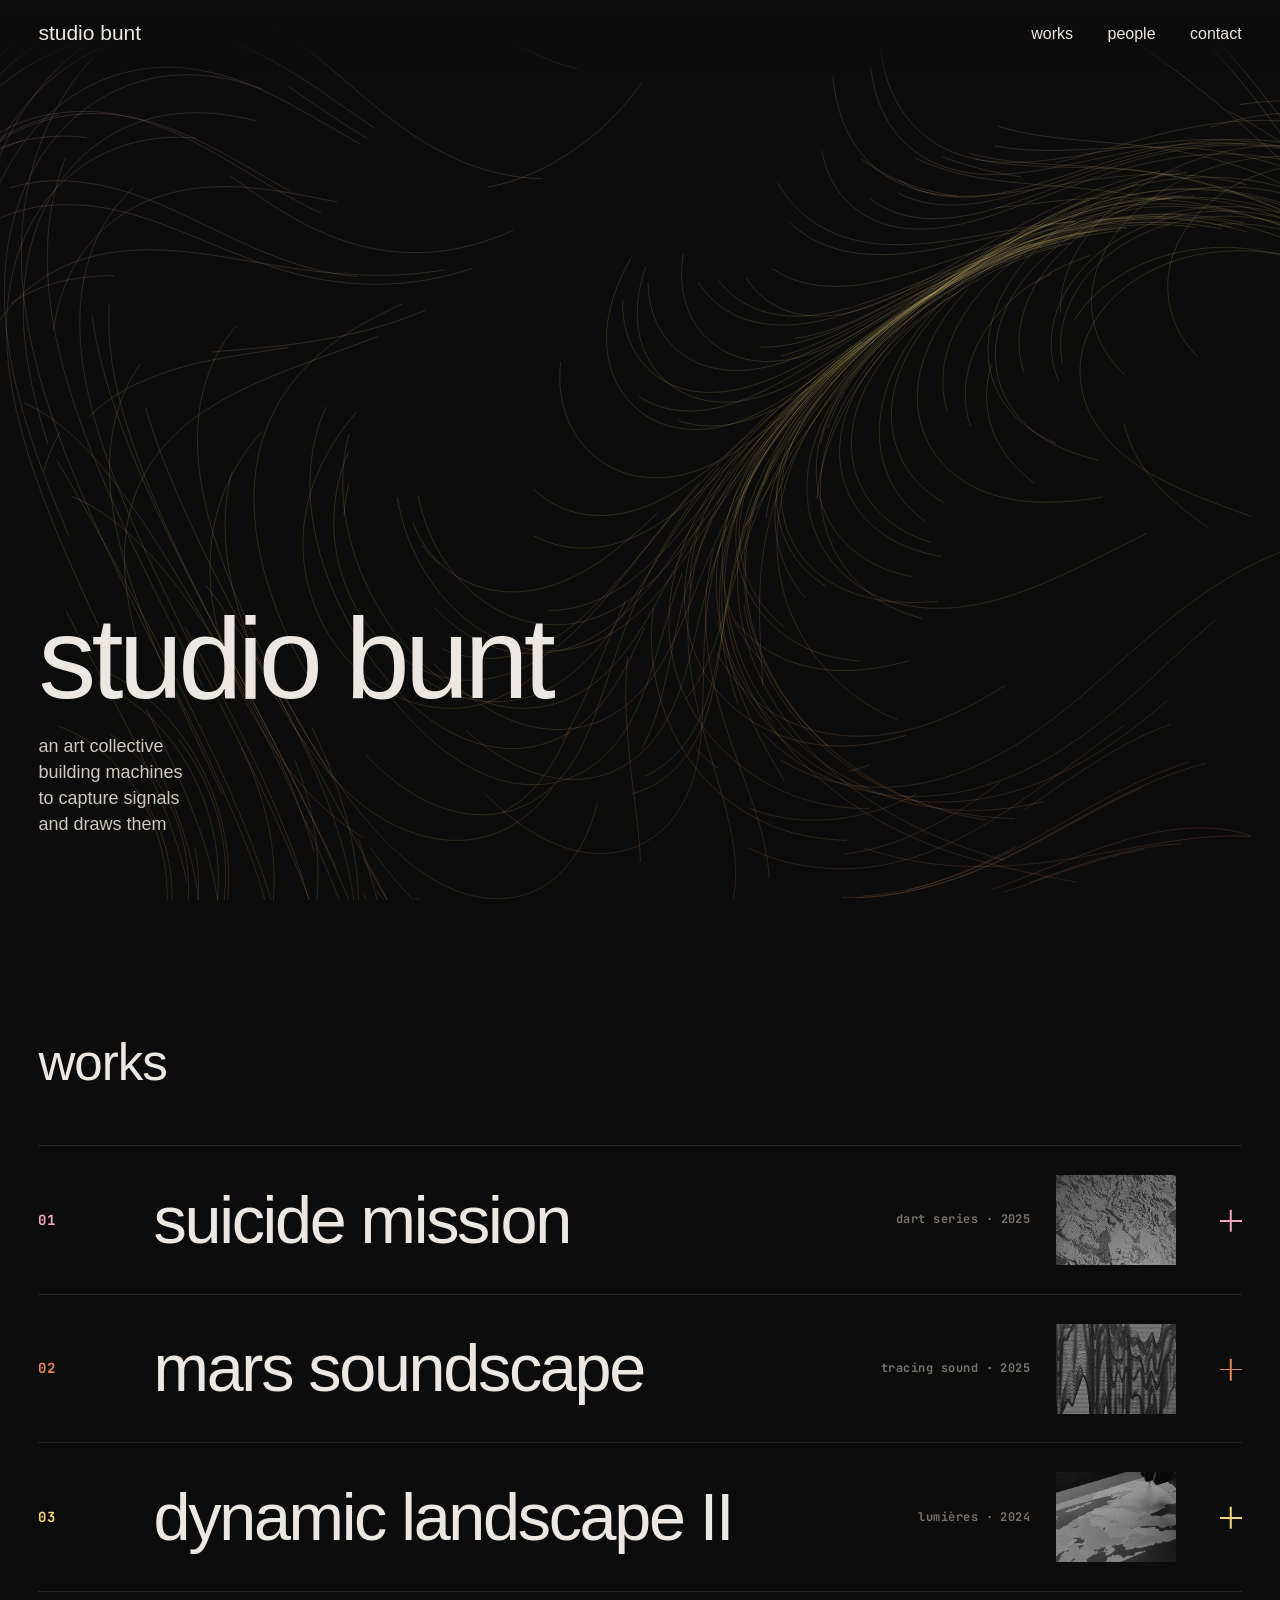
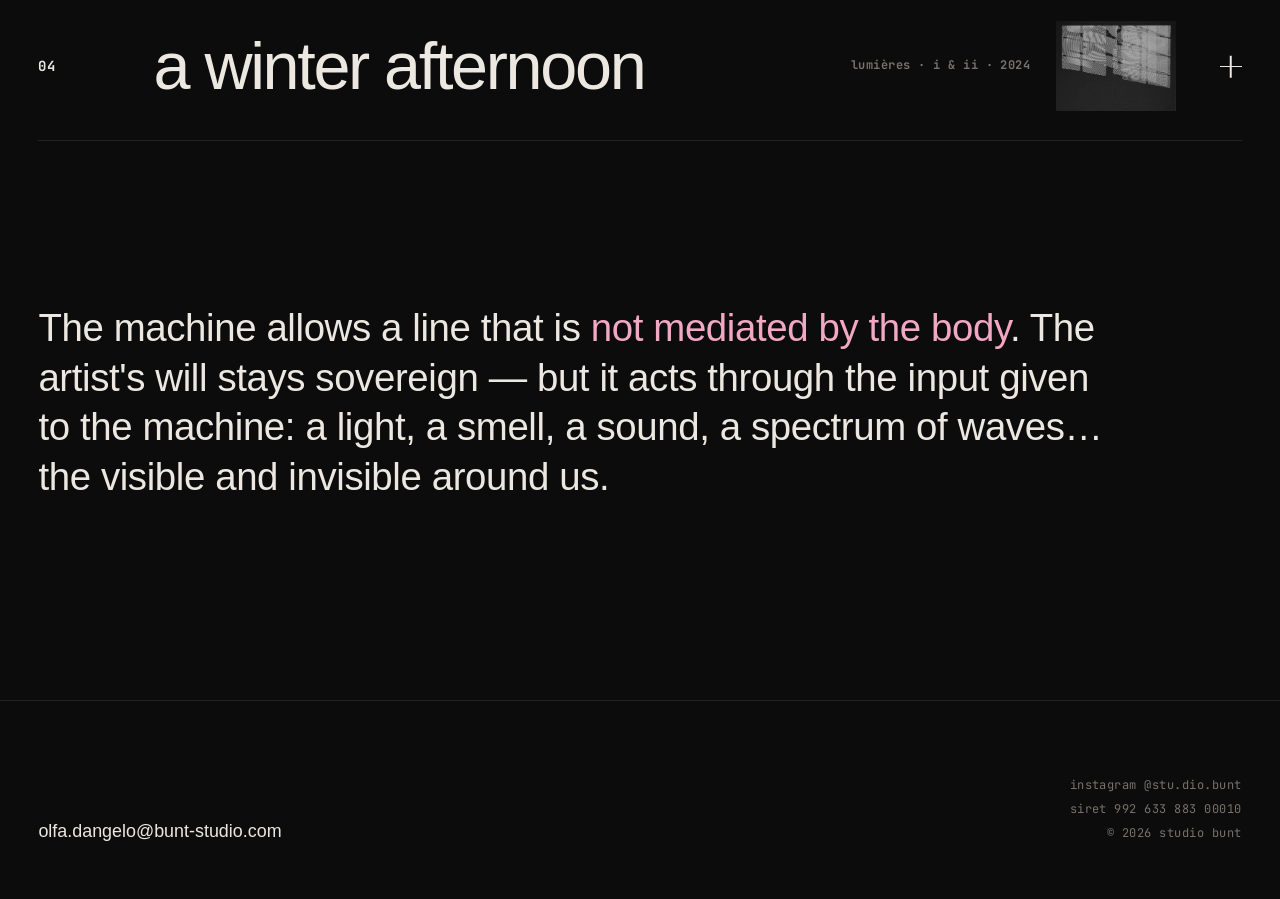
==== commit 0b0b1e7e: "change for phones" ====
--- a/index.html
+++ b/index.html
@@ -149,7 +149,7 @@
                 <span class="num mono">04</span>
                 <span class="title">a winter afternoon</span>
                 <span class="sub mono">lumières · I &amp; II · 2024</span>
-                <img class="thumb" src="images/works/winter-afternoon-1.jpg" alt="" loading="lazy">
+                <img class="thumb" src="images/works/winter-afternoon-1-landscape.jpg" alt="" loading="lazy">
                 <span class="toggle" aria-hidden="true"></span>
             </button>
         </h3>
@@ -166,7 +166,7 @@
                 </table>
             </div>
             <div class="work-images">
-                <figure class="full"><img src="images/works/winter-afternoon-1.jpg" alt="White hatched rectangles of window light on black paper" loading="lazy"><figcaption class="mono">a winter afternoon I</figcaption></figure>
+                <figure class="full"><img src="images/works/winter-afternoon-1-landscape.jpg" alt="White hatched rectangles of window light on black paper" loading="lazy"><figcaption class="mono">a winter afternoon I</figcaption></figure>
                 <figure class="full"><img src="images/works/winter-afternoon-2.jpg" alt="Grey hatched lines of light on cream paper" loading="lazy"><figcaption class="mono">a winter afternoon II</figcaption></figure>
             </div>
         </div>
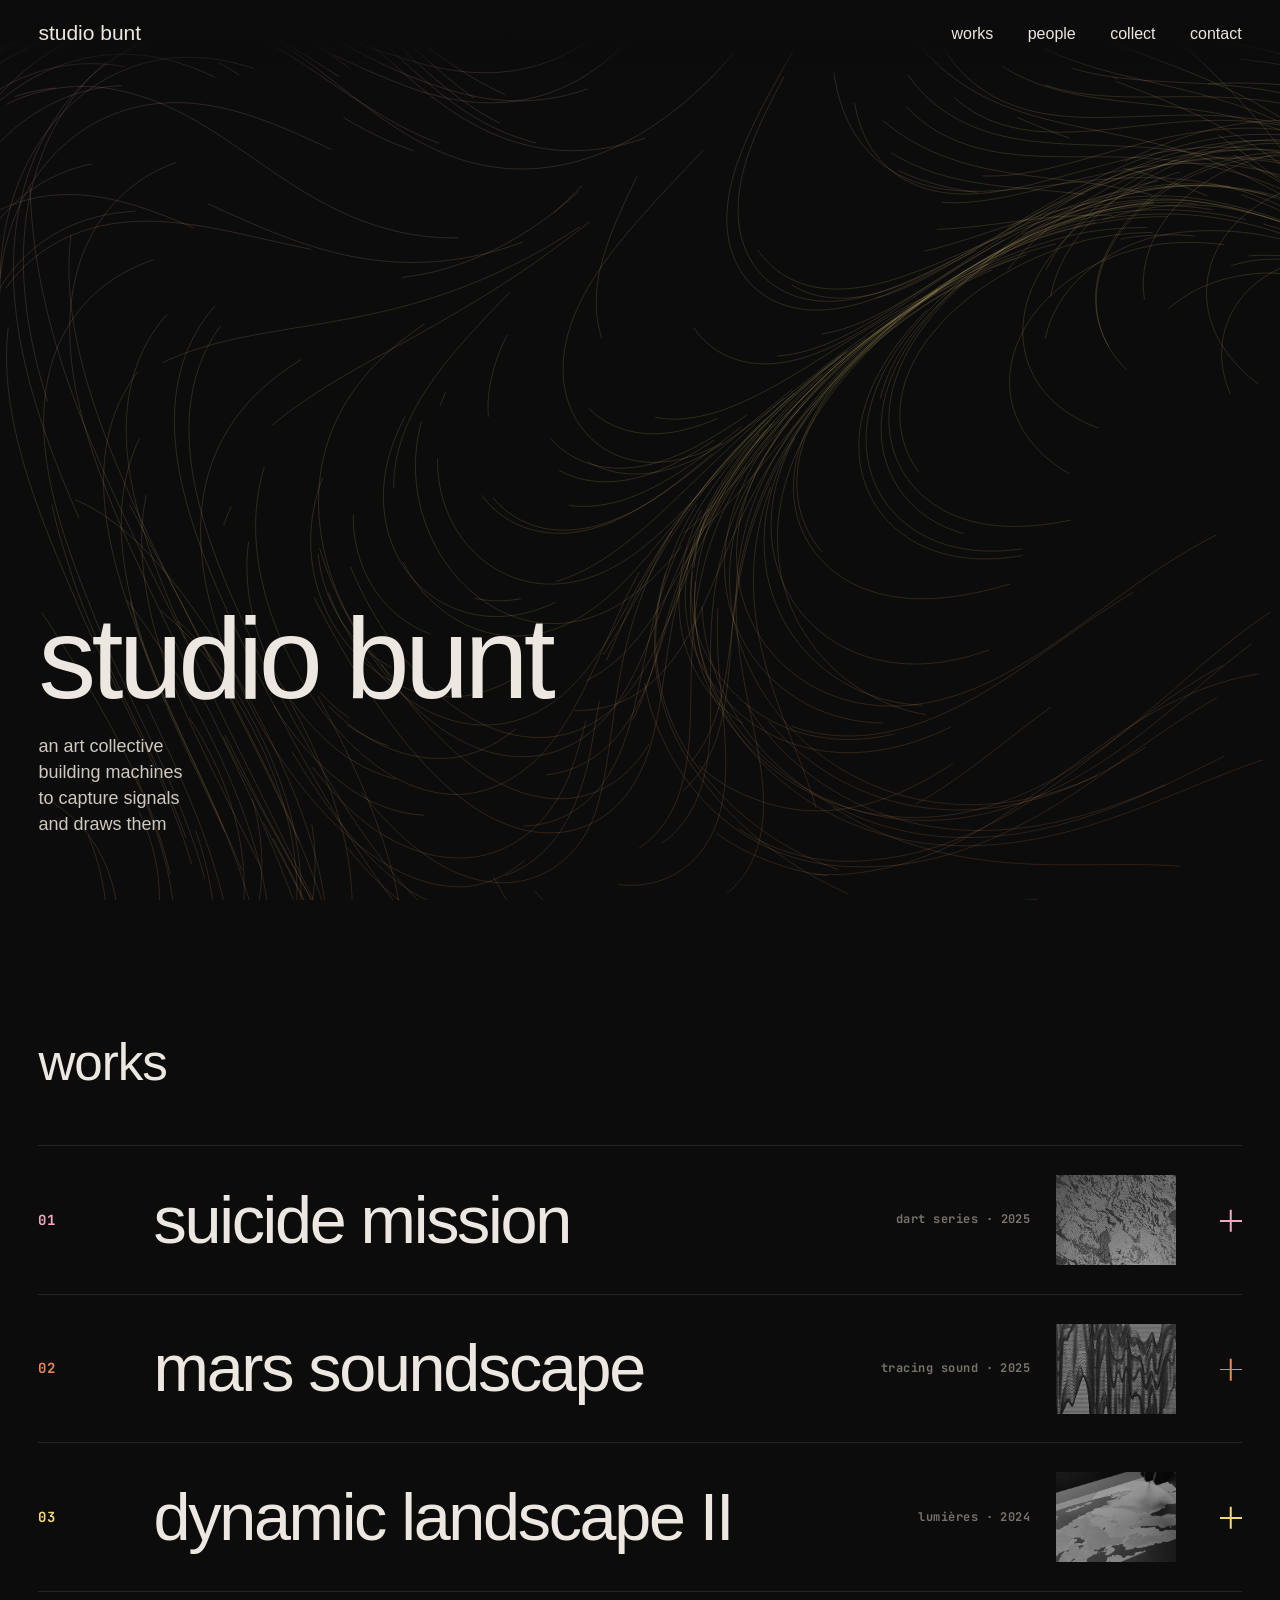
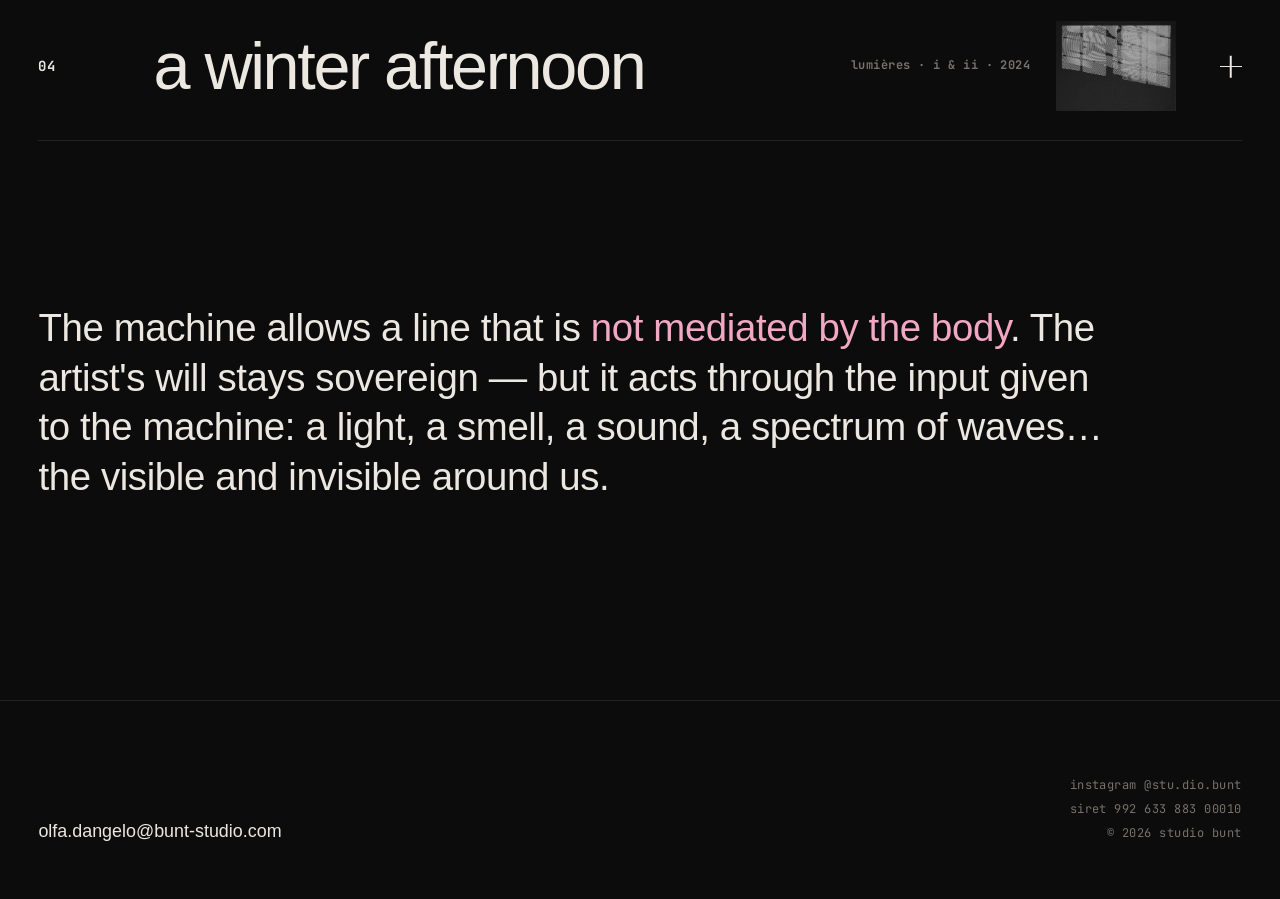
==== commit fad7f90c: "collect added" ====
--- a/index.html
+++ b/index.html
@@ -11,7 +11,7 @@
     <link rel="preconnect" href="https://fonts.googleapis.com">
     <link rel="preconnect" href="https://fonts.gstatic.com" crossorigin>
     <link href="https://fonts.googleapis.com/css2?family=JetBrains+Mono:wght@300;400&display=swap" rel="stylesheet">
-    <link rel="stylesheet" href="css/style.css?v=3">
+    <link rel="stylesheet" href="css/style.css?v=9">
 </head>
 <body>
 
@@ -20,6 +20,7 @@
     <nav>
         <a href="#works">works</a>
         <a href="people.html">people</a>
+        <a href="collect.html">collect</a>
         <a href="#contact">contact</a>
     </nav>
 </header>
@@ -191,6 +192,6 @@
 
 <div class="lightbox" hidden><img alt=""><span class="mono">click or esc to close</span></div>
 
-<script src="js/main.js?v=3"></script>
+<script src="js/main.js?v=9"></script>
 </body>
 </html>
--- a/css/style.css
+++ b/css/style.css
@@ -217,6 +217,75 @@
 .person .links a:hover { color: var(--gold); border-color: var(--gold); }
 .todo, .person .todo { color: var(--copper); }   /* marks placeholder text still to be written */
 
+/* ---------- collect: works for sale ---------- */
+.keep-case { text-transform: none; }
+.collect { padding-top: 10vh; }
+.examples-note { margin-bottom: 4vh; }
+.piece {
+    display: grid; grid-template-columns: 7fr 5fr; gap: 4vw; align-items: start;
+    padding: 7vh 0; border-top: 1px solid var(--rule);
+}
+.piece:last-of-type { border-bottom: 1px solid var(--rule); }
+.piece:nth-of-type(even) { grid-template-columns: 5fr 7fr; }
+.piece:nth-of-type(even) .piece-media { order: 2; }
+.piece-frame { background: #121212; aspect-ratio: 13 / 16; display: flex; align-items: center; justify-content: center; overflow: hidden; }
+.piece-frame img { width: 100%; height: 100%; object-fit: contain; transition: opacity .35s ease; cursor: zoom-in; }
+.piece-frame img.fade { opacity: 0; }
+.piece-frame video { width: 100%; height: 100%; object-fit: contain; display: block; background: #121212; }
+.piece-frame video[hidden], .piece-frame img[hidden] { display: none; }
+.thumbs .t.video img { filter: brightness(.8); }
+.piece-frame.empty { border: 1px dashed var(--rule); background: none; color: var(--dim); }
+.thumbs { display: flex; gap: 10px; margin-top: 12px; }
+.thumbs .t { all: unset; cursor: pointer; width: 84px; opacity: .45; transition: opacity .25s; }
+.thumbs .t img { aspect-ratio: 1 / 1; object-fit: cover; }
+.thumbs .t span { display: block; margin-top: 4px; color: var(--dim); font-size: 10px; }
+.thumbs .t:hover, .thumbs .t.on { opacity: 1; }
+.thumbs .t:focus-visible { outline: 1px dashed var(--gold); outline-offset: 3px; }
+
+.piece-info { position: sticky; top: 90px; }
+.piece-top { display: flex; justify-content: space-between; color: var(--dim); }
+.piece-top .status::before { content: "● "; }
+.piece[data-status="available"] .status { color: var(--gold); }
+.piece[data-status="available"] .status::after { content: "available"; }
+.piece[data-status="reserved"] .status { color: var(--copper); }
+.piece[data-status="reserved"] .status::after { content: "reserved"; }
+.piece[data-status="sold"] .status { color: var(--dim); }
+.piece[data-status="sold"] .status::after { content: "sold"; }
+.piece h2 { font-weight: 400; font-size: clamp(30px, 3.6vw, 52px); letter-spacing: -.03em; line-height: 1; margin-top: 18px; }
+.piece h2 .ed { font-size: .34em; letter-spacing: .04em; color: var(--dim); vertical-align: middle; margin-left: .4em; }
+.piece .artist { margin-top: 10px; font-size: 16px; color: #cfc9c0; }
+.piece .artist a { border-bottom: 1px dotted var(--dim); }
+.piece .artist a:hover { color: var(--gold); border-color: var(--gold); }
+.piece .desc { margin-top: 18px; font-size: 16px; color: #bdb7ae; max-width: 44ch; }
+.piece table { width: 100%; margin-top: 22px; border-collapse: collapse; max-width: 52ch; }
+.piece td { padding: 7px 0; border-top: 1px solid var(--rule); vertical-align: top; }
+.piece td:first-child { color: var(--dim); width: 7.5em; padding-right: 1em; white-space: nowrap; }
+.piece-buy { display: flex; align-items: center; justify-content: space-between; gap: 20px; margin-top: 28px; max-width: 52ch; flex-wrap: wrap; }
+.piece-buy { flex-direction: column; align-items: flex-start; gap: 14px; }
+.piece-buy .price { font-size: 24px; letter-spacing: -.01em; }
+.frame-opt { display: inline-flex; align-items: center; gap: 9px; color: var(--dim); cursor: pointer; user-select: none; transition: color .2s; }
+.frame-opt:hover { color: var(--fg); }
+.frame-opt input { position: absolute; opacity: 0; pointer-events: none; }
+.frame-opt .box { width: 11px; height: 11px; border: 1px solid currentColor; display: inline-block; position: relative; }
+.frame-opt input:checked + .box { border-color: var(--gold); background: var(--gold); box-shadow: inset 0 0 0 2px var(--bg); }
+.frame-opt input:checked ~ * , .frame-opt:has(input:checked) { color: var(--fg); }
+.frame-opt input:focus-visible + .box { outline: 1px dashed var(--gold); outline-offset: 3px; }
+.frame-note {
+    font-size: 14px; color: #bdb7ae; max-width: 44ch; margin-top: -4px;
+    padding: 2px 0 2px 14px; border-left: 1px solid var(--gold);
+}
+.piece-buy .ask { align-self: flex-start; }
+.ask {
+    font-family: var(--mono); font-size: 13px; letter-spacing: .06em;
+    padding: 13px 24px; border: 1px solid var(--fg); color: var(--fg);
+    transition: color .25s, background-color .25s, border-color .25s;
+}
+.ask:hover { background: var(--gold); border-color: var(--gold); color: var(--bg); }
+.piece[data-status="sold"] .ask { display: none; }
+.piece[data-status="sold"] .price { color: var(--dim); text-decoration: line-through; }
+.piece[data-status="sold"] .frame-opt, .piece[data-status="sold"] .frame-note { display: none; }
+.piece[data-status="sold"] .piece-frame img { opacity: .55; }
+
 /* ---------- footer ---------- */
 .site-footer {
     margin-top: 4vh; padding: 8vh var(--pad) 6vh; border-top: 1px solid var(--rule);
@@ -238,6 +307,10 @@
     .card.wide { grid-column: auto; }
     .readout, .hint { display: none; }
     .person { grid-template-columns: 1fr; }
+    .piece, .piece:nth-of-type(even) { grid-template-columns: 1fr; gap: 4vh; }
+    .piece:nth-of-type(even) .piece-media { order: 0; }
+    .piece-info { position: static; }
+    .thumbs .t { width: 64px; }
     .person .who { position: static; }
     .work-head button { grid-template-columns: 1fr 64px 24px; grid-template-areas: "num thumb toggle" "title thumb toggle" "sub thumb toggle"; gap: 4px 4vw; padding: 2.6vh 0; }
     .work-head .num { grid-area: num; }
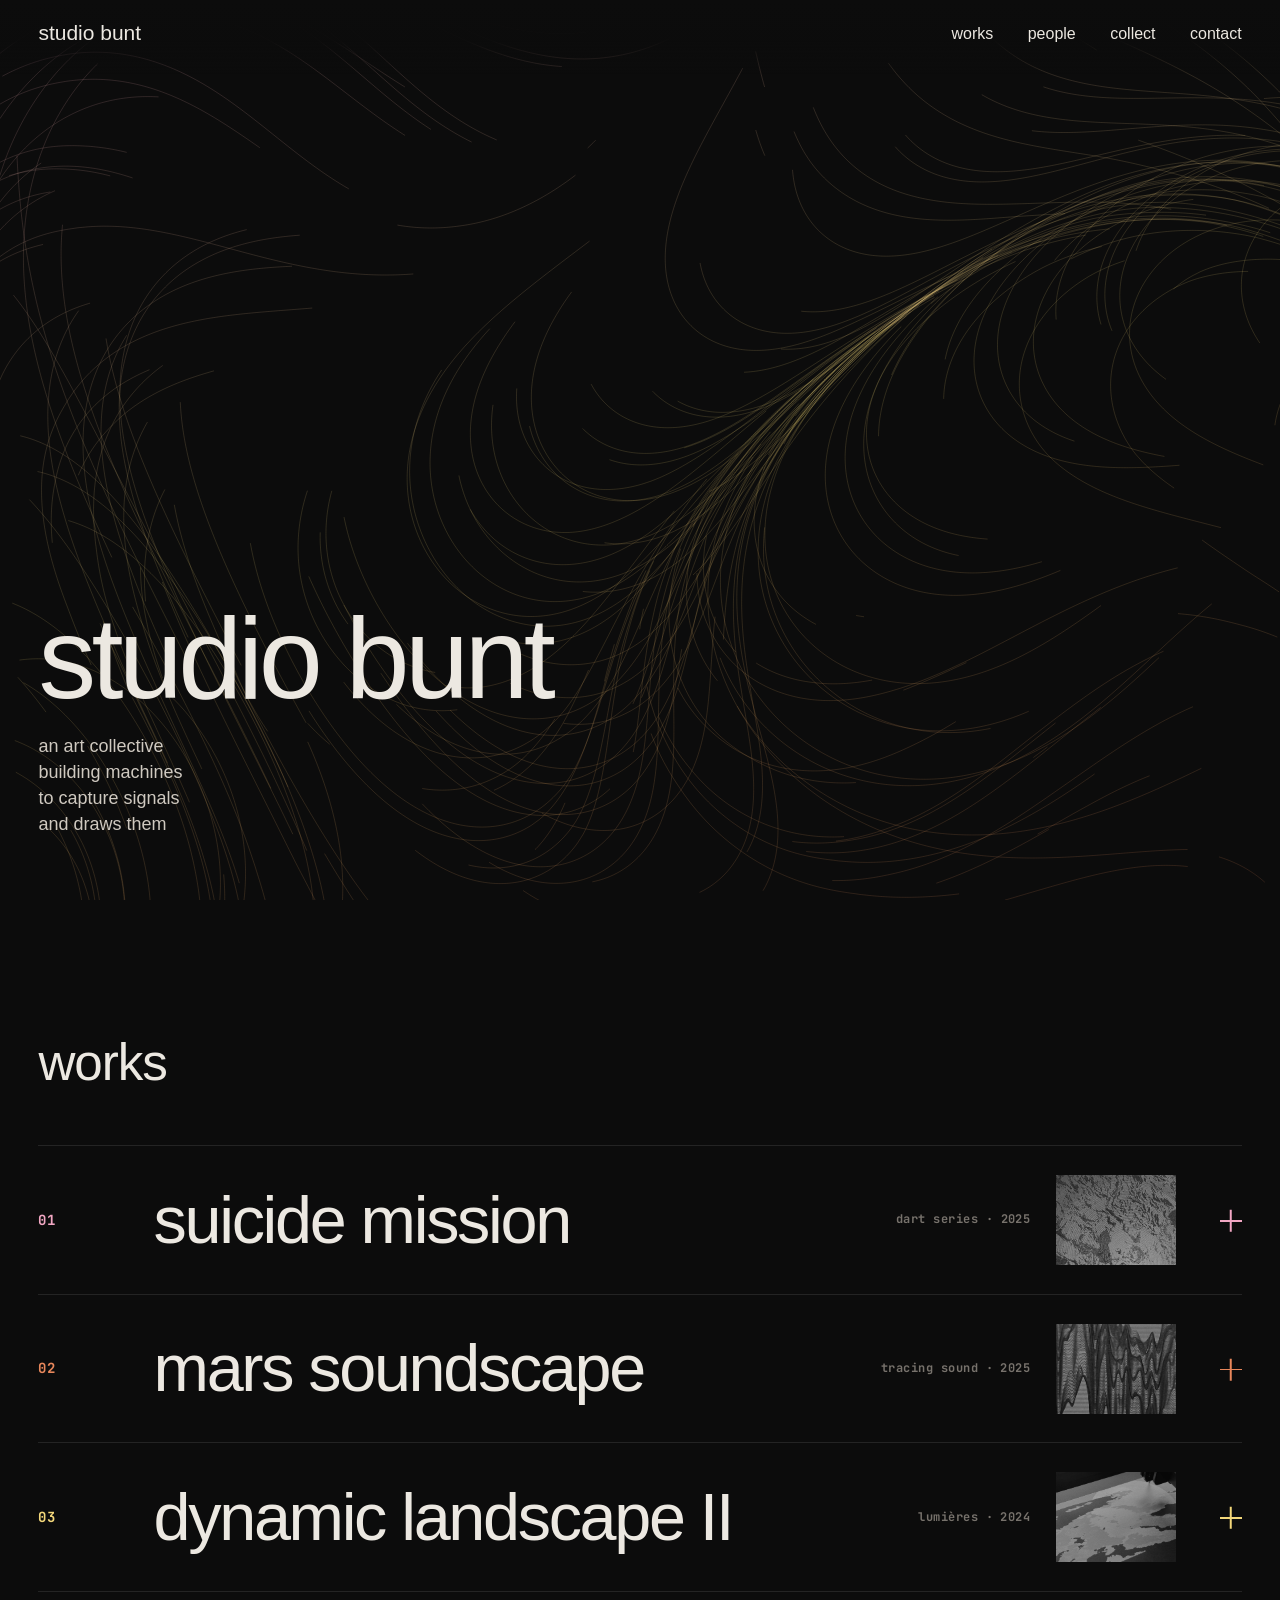
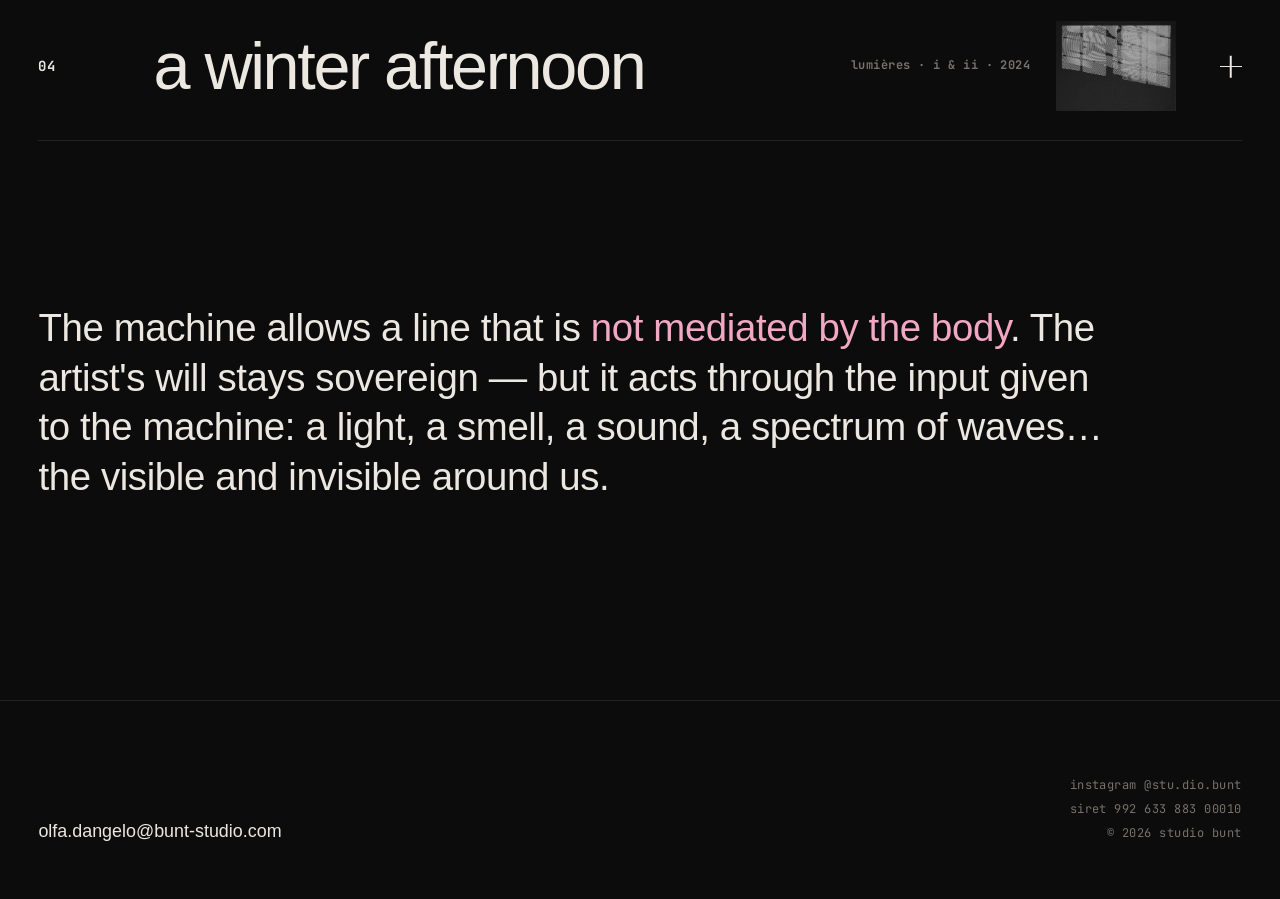
==== commit 1725ebf3: "made google link more appealing" ====
--- a/index.html
+++ b/index.html
@@ -4,9 +4,10 @@
     <meta charset="UTF-8">
     <meta name="viewport" content="width=device-width, initial-scale=1.0">
     <title>studio bunt</title>
-    <meta name="description" content="studio bunt: an art collective building machines to capture light, sound, signals from space or time passing, and draws them.">
+    <meta name="description" content="studio bunt: an art collective building machines to capture signals and draws them. Drawings by Olfa D'Angelo and Felix Kuthe.">
+    <link rel="canonical" href="https://bunt-studio.com/">
     <meta property="og:title" content="studio bunt">
-    <meta property="og:description" content="an art collective building machines to capture light, sound, signals from space or time passing, and draws them">
+    <meta property="og:description" content="an art collective building machines to capture signals and draws them">
     <meta property="og:image" content="https://bunt-studio.com/images/works/dart-detail-2.jpg">
     <link rel="preconnect" href="https://fonts.googleapis.com">
     <link rel="preconnect" href="https://fonts.gstatic.com" crossorigin>
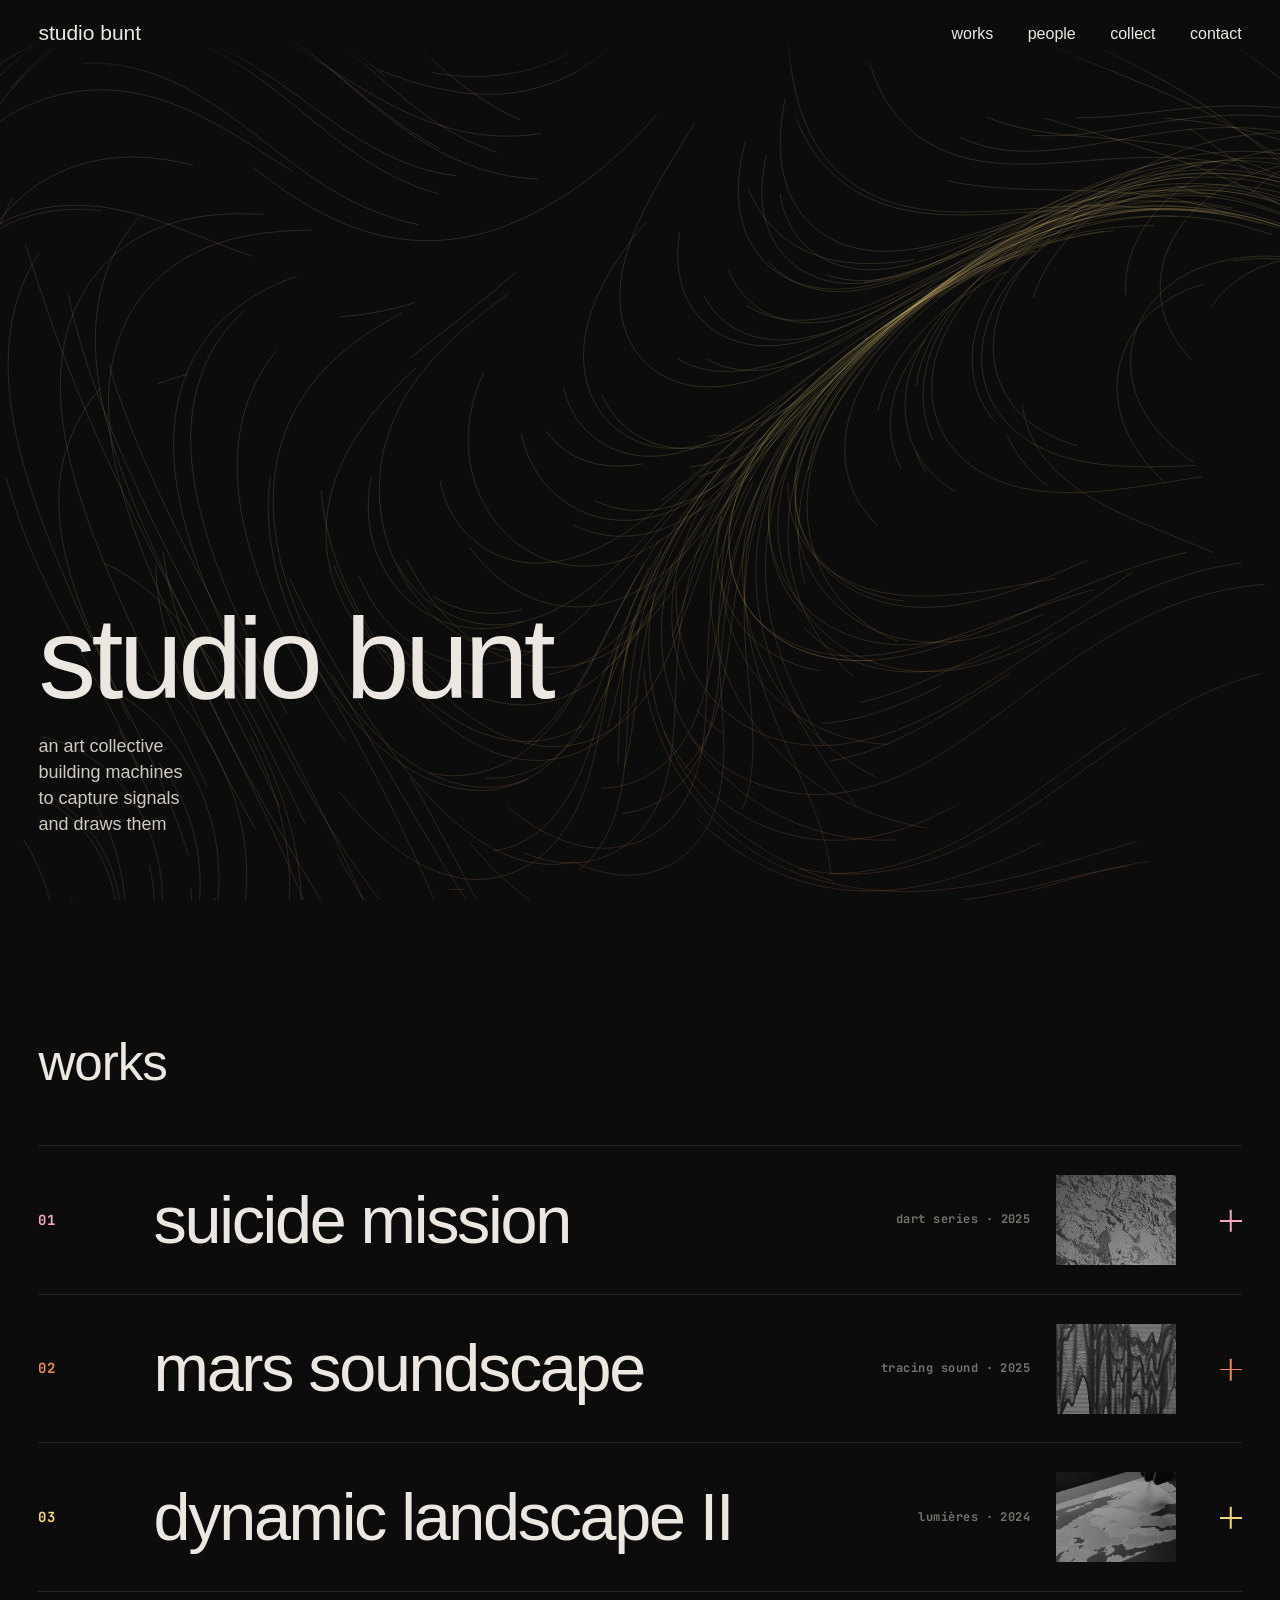
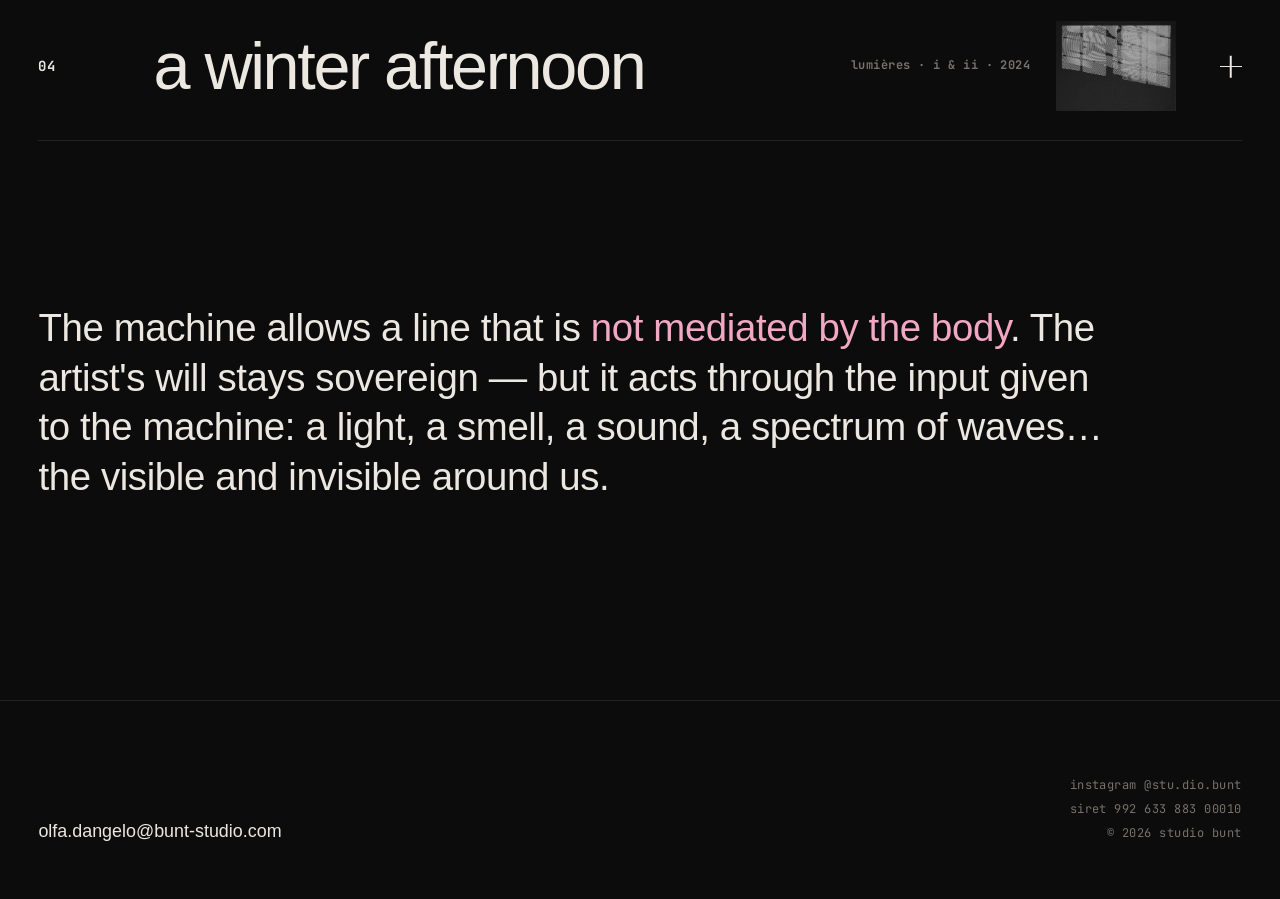
==== commit 57c01324: "Collect: DART 22/50 photos, mars soundscape orange 2/50, dynamic landscape 2/10 Co-Authored-By: Clau" ====
--- a/index.html
+++ b/index.html
@@ -12,7 +12,7 @@
     <link rel="preconnect" href="https://fonts.googleapis.com">
     <link rel="preconnect" href="https://fonts.gstatic.com" crossorigin>
     <link href="https://fonts.googleapis.com/css2?family=JetBrains+Mono:wght@300;400&display=swap" rel="stylesheet">
-    <link rel="stylesheet" href="css/style.css?v=9">
+    <link rel="stylesheet" href="css/style.css?v=10">
 </head>
 <body>
 
@@ -193,6 +193,6 @@
 
 <div class="lightbox" hidden><img alt=""><span class="mono">click or esc to close</span></div>
 
-<script src="js/main.js?v=9"></script>
+<script src="js/main.js?v=10"></script>
 </body>
 </html>
--- a/css/style.css
+++ b/css/style.css
@@ -245,6 +245,7 @@
 .piece-info { position: sticky; top: 90px; }
 .piece-top { display: flex; justify-content: space-between; color: var(--dim); }
 .piece-top .status::before { content: "● "; }
+.piece-top .new { color: var(--pink); }
 .piece[data-status="available"] .status { color: var(--gold); }
 .piece[data-status="available"] .status::after { content: "available"; }
 .piece[data-status="reserved"] .status { color: var(--copper); }
